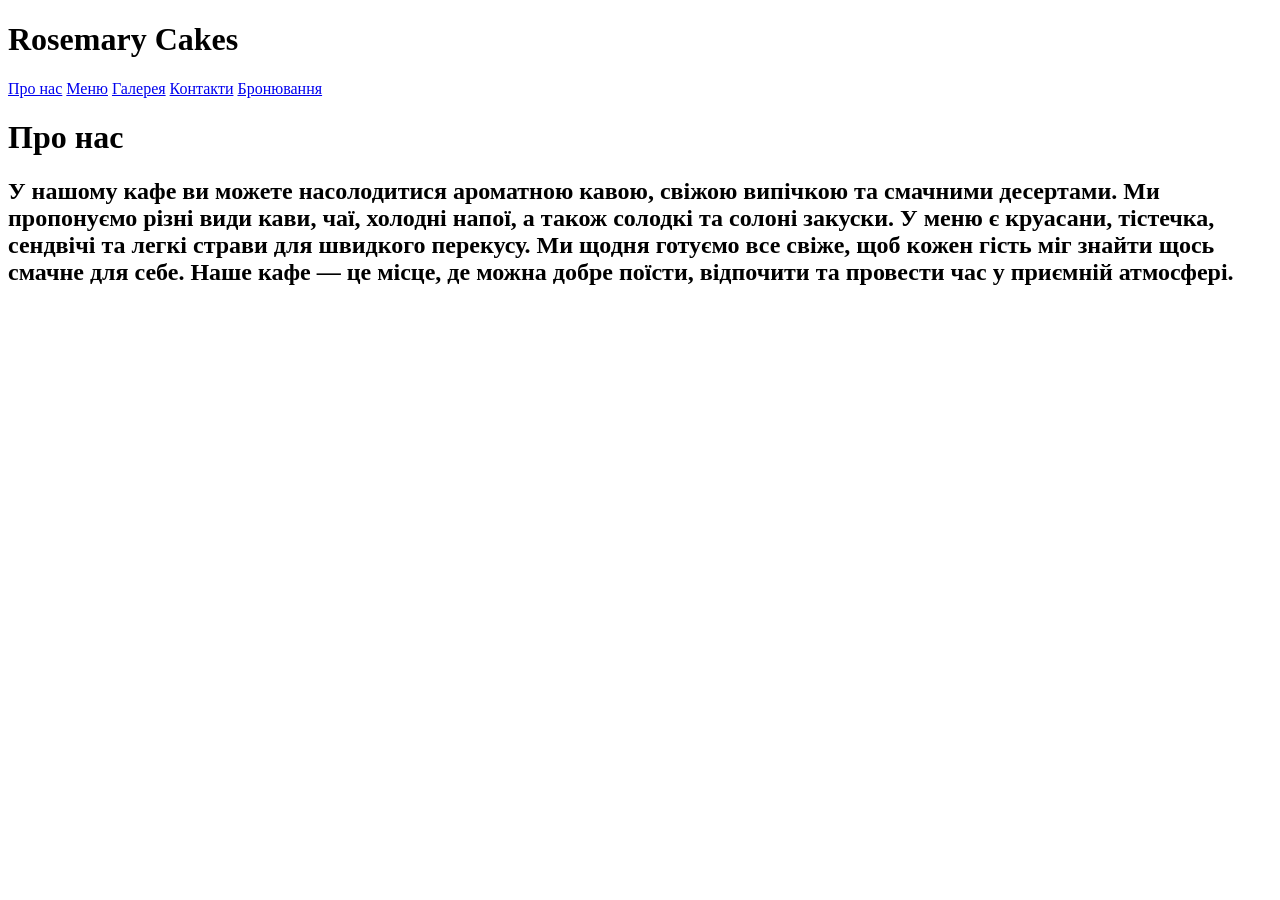
==== index.html @ bc086604 "Create index.html" ====
<!DOCTYPE html>
<html lang="uk">
<head>
   
   <header>
   <h1>Rosemary Cakes</h1>
   <nav>
     <a href="#who">Про нас</a> 
      <a href="#menu">Меню</a>
       <a href="#gallery">Галерея</a>
       <a href="#number">Контакти</a>
        <a href="#reservation">Бронювання</a>
      </nav>
       </header>
      <main>
        <h1 id="who"> Про нас</h1>
        <h2>У нашому кафе ви можете насолодитися ароматною кавою, свіжою випічкою та смачними десертами. Ми пропонуємо різні види кави, чаї, холодні напої, а також солодкі та солоні закуски. У меню є круасани, тістечка, сендвічі та легкі страви для швидкого перекусу. Ми щодня готуємо все свіже, щоб кожен гість міг знайти щось смачне для себе. Наше кафе — це місце, де можна добре поїсти, відпочити та провести час у приємній атмосфері.</h2> 
     
     
     
     
     
     
     
     
     
     
     
     
     
     
     
     
     
     
     
     
     
      </main>
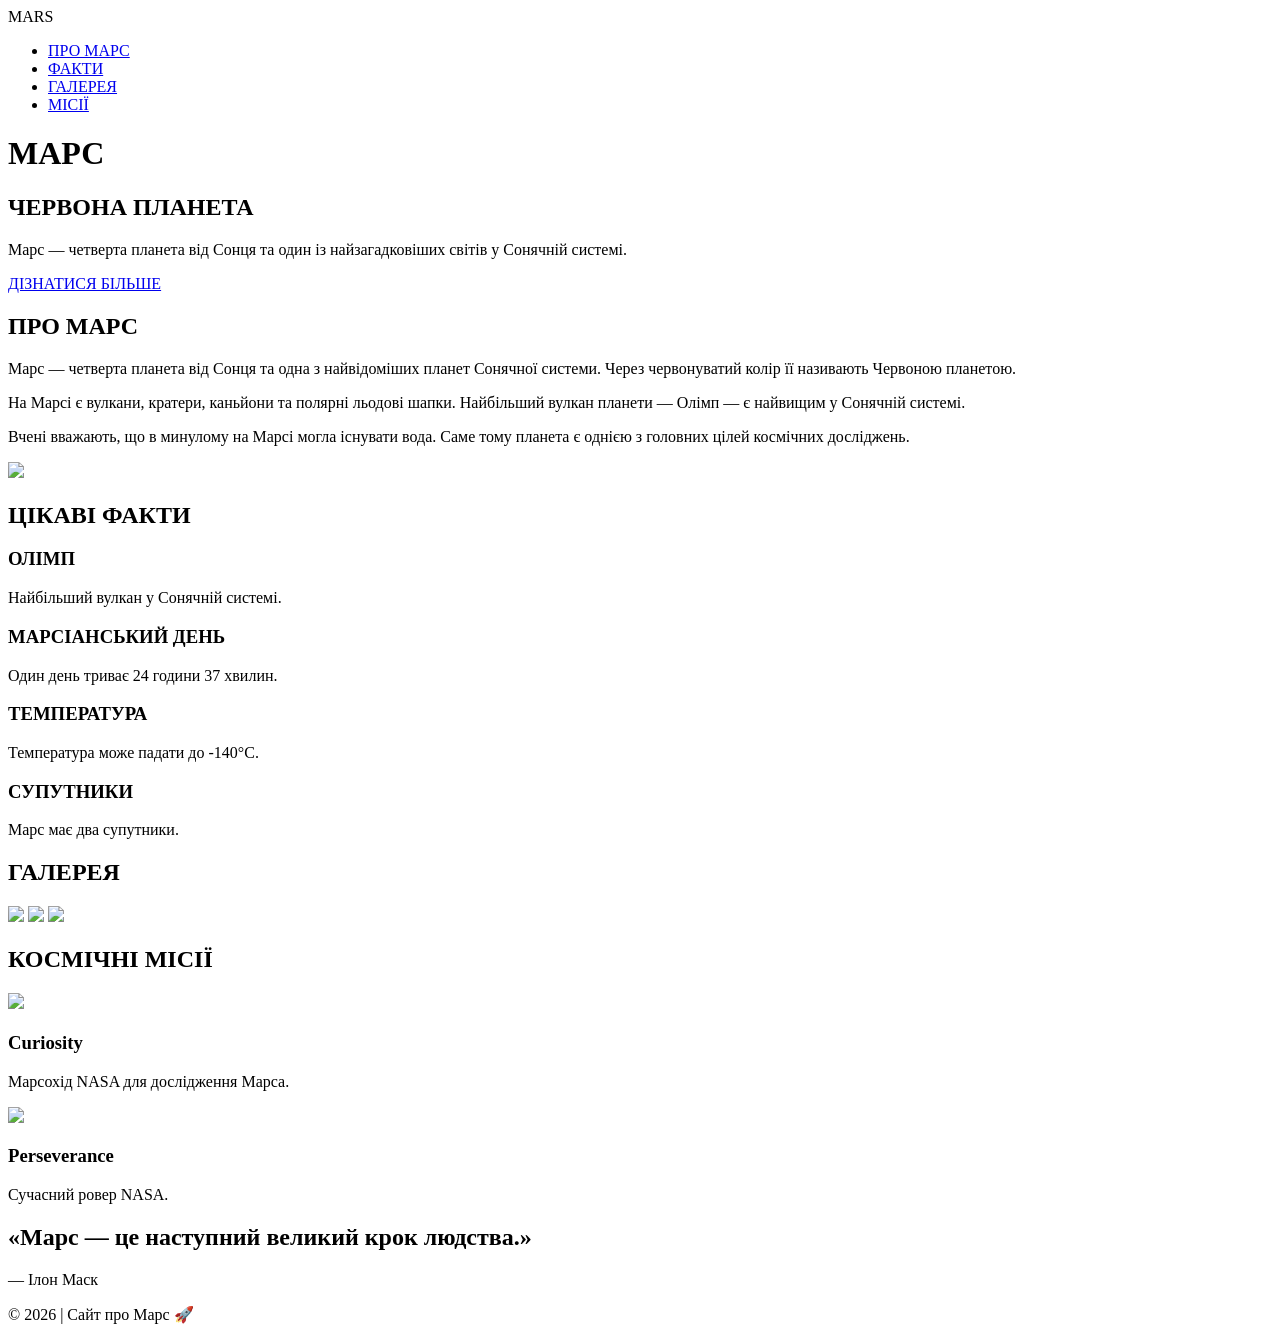
==== commit 6e6f441f: "Update index.html" ====
--- a/index.html
+++ b/index.html
@@ -1,41 +1,378 @@
 <!DOCTYPE html>
+
 <html lang="uk">
+
 <head>
+
+<meta charset="UTF-8">
+
+<meta name="viewport" content="width=device-width, initial-scale=1.0">
+
+<link rel="stylesheet" href"about.html">
+
+<title>MARS PROJECT</title>
+
+
+
+<link rel="stylesheet" href="style.css">
+
+
+
+<link href="https://fonts.googleapis.com/css2?family=Montserrat:wght@300;400;600;700;900&display=swap" rel="stylesheet">
+
+</head>
+
+
+
+  
+
+<body>
+
+
+
+<div class="bg"></div>
+
+
+
+<header class="hero">
+
+
+
+<nav>
+
+
+
+<div class="logo">MARS</div>
+
+
+
+<ul>
+
+<li><a href="#about">ПРО МАРС</a></li>
+
+<li><a href="#facts">ФАКТИ</a></li>
+
+<li><a href="#gallery">ГАЛЕРЕЯ</a></li>
+
+<li><a href="#missions">МІСІЇ</a></li>
+
+</ul>
+
+
+
+</nav>
+
+
+
+<div class="hero-content">
+
+
+
+<div class="left">
+
+
+
+<h1>МАРС</h1>
+
+
+
+<h2>ЧЕРВОНА ПЛАНЕТА</h2>
+
+
+
+<p>
+
+Марс — четверта планета від Сонця
+
+та один із найзагадковіших світів
+
+у Сонячній системі.  
+
+</p>
+
+
+
+<a href="#about" class="btn">
+
+ДІЗНАТИСЯ БІЛЬШЕ
+
+</a>
+
+
+
+</div>
+
+
+
+<div class="planet"></div>
+
+
+
+</div>
+
+
+
+</header>
+
+
+
+<section id="about" class="about">
+
+
+
+<div class="about-text glass">
+
+
+
+
+<h2>ПРО МАРС</h2>
+
+<p>
+Марс — четверта планета від Сонця та одна
+з найвідоміших планет Сонячної системи.
+Через червонуватий колір її називають
+Червоною планетою.
+</p>
+
+<p>
+На Марсі є вулкани, кратери, каньйони
+та полярні льодові шапки. Найбільший
+вулкан планети — Олімп — є найвищим
+у Сонячній системі.
+</p>
+
+<p>
+Вчені вважають, що в минулому на Марсі
+могла існувати вода. Саме тому планета
+є однією з головних цілей космічних
+досліджень.
+</p>
+
+
+
+
+
+</div>
+
+
+
+<div class="about-image glass">
+
+
+
+<img src="https://upload.wikimedia.org/wikipedia/commons/0/02/OSIRIS_Mars_true_color.jpg" width="400">
+
+
+
+
+
+</div>
+
+
+
+</section>
+
+
+
+<section id="facts">
+
+
+
+<h2 class="title">ЦІКАВІ ФАКТИ</h2>
+
+
+
+<div class="cards">
+
+
+
+<div class="card glass">
+
+<h3>ОЛІМП</h3>
+
+
+
+<p>
+
+Найбільший вулкан у Сонячній системі.
+
+</p>
+
+</div>
+
+
+
+<div class="card glass">
+
+<h3>МАРСІАНСЬКИЙ ДЕНЬ</h3>
+
+
+
+<p>
+
+Один день триває 24 години 37 хвилин.
+
+</p>
+
+</div>
+
+
+
+<div class="card glass">
+
+<h3>ТЕМПЕРАТУРА</h3>
+
+
+
+<p>
+
+Температура може падати до -140°C.
+
+</p>
+
+</div>
+
+
+
+<div class="card glass">
+
+<h3>СУПУТНИКИ</h3>
+
+
+
+<p>
+
+Марс має два супутники.
+
+</p>
+
+</div>
+
+
+
+</div>
+
+
+
+</section>
+
+
+
+<section id="gallery">
+
+
+
+<h2 class="title">ГАЛЕРЕЯ</h2>
+
+
+<img src="https://images.unsplash.com/photo-1446776811953-b23d57bd21aa?auto=format&fit=crop&w=1200&q=80" height=400 class=glass>
+<img src="https://upload.wikimedia.org/wikipedia/commons/5/56/Mars_Valles_Marineris.jpeg?utm_source=chatgpt.com" height=400 class=glass>
+<img src="https://upload.wikimedia.org/wikipedia/commons/7/76/Mars_Hubble.jpg" height=400 class=glass>
+
+</div>
+
+
+
+</section>
+
+
+
+<section id="missions">
+
+
+
+<h2 class="title">КОСМІЧНІ МІСІЇ</h2>
+
+
+
+<div class="mission-cards">
+
+
+
+<div class="mission glass">
+
+
+
+<img src="https://images.unsplash.com/photo-1462331940025-496dfbfc7564?auto=format&fit=crop&w=1200&q=80">
+
+
+
+<h3>Curiosity</h3>
+
+
+
+<p>
+
+Марсохід NASA для дослідження Марса.
+
+</p>
+
+
+
+</div>
+
+
+
+<div class="mission glass">
+
+
+
+<img src="https://images.unsplash.com/photo-1451187580459-43490279c0fa?auto=format&fit=crop&w=1200&q=80">
+
+
+
+<h3>Perseverance</h3>
+
+<p>
+
+Сучасний ровер NASA.
+
+
+
+</p>
+
+
+
+</div>
+
+
+
+</div>
+
+
+
+</section>
+
+
+
+<section class="quote">
+
+
+
+<h2>
+
+«Марс — це наступний великий крок людства.»
+
+</h2>
+
+
+
+<span>— Ілон Маск</span>
+
+
+
+</section>
+
+
+
+<footer>
+
+<p>© 2026 | Сайт про Марс 🚀</p>
+
+</footer>
+
+
+
+</body>
    
-   <header>
-   <h1>Rosemary Cakes</h1>
-   <nav>
-     <a href="#who">Про нас</a> 
-      <a href="#menu">Меню</a>
-       <a href="#gallery">Галерея</a>
-       <a href="#number">Контакти</a>
-        <a href="#reservation">Бронювання</a>
-      </nav>
-       </header>
-      <main>
-        <h1 id="who"> Про нас</h1>
-        <h2>У нашому кафе ви можете насолодитися ароматною кавою, свіжою випічкою та смачними десертами. Ми пропонуємо різні види кави, чаї, холодні напої, а також солодкі та солоні закуски. У меню є круасани, тістечка, сендвічі та легкі страви для швидкого перекусу. Ми щодня готуємо все свіже, щоб кожен гість міг знайти щось смачне для себе. Наше кафе — це місце, де можна добре поїсти, відпочити та провести час у приємній атмосфері.</h2> 
-     
-     
-     
-     
-     
-     
-     
-     
-     
-     
-     
-     
-     
-     
-     
-     
-     
-     
-     
-     
-     
-      </main>
-   
-
+
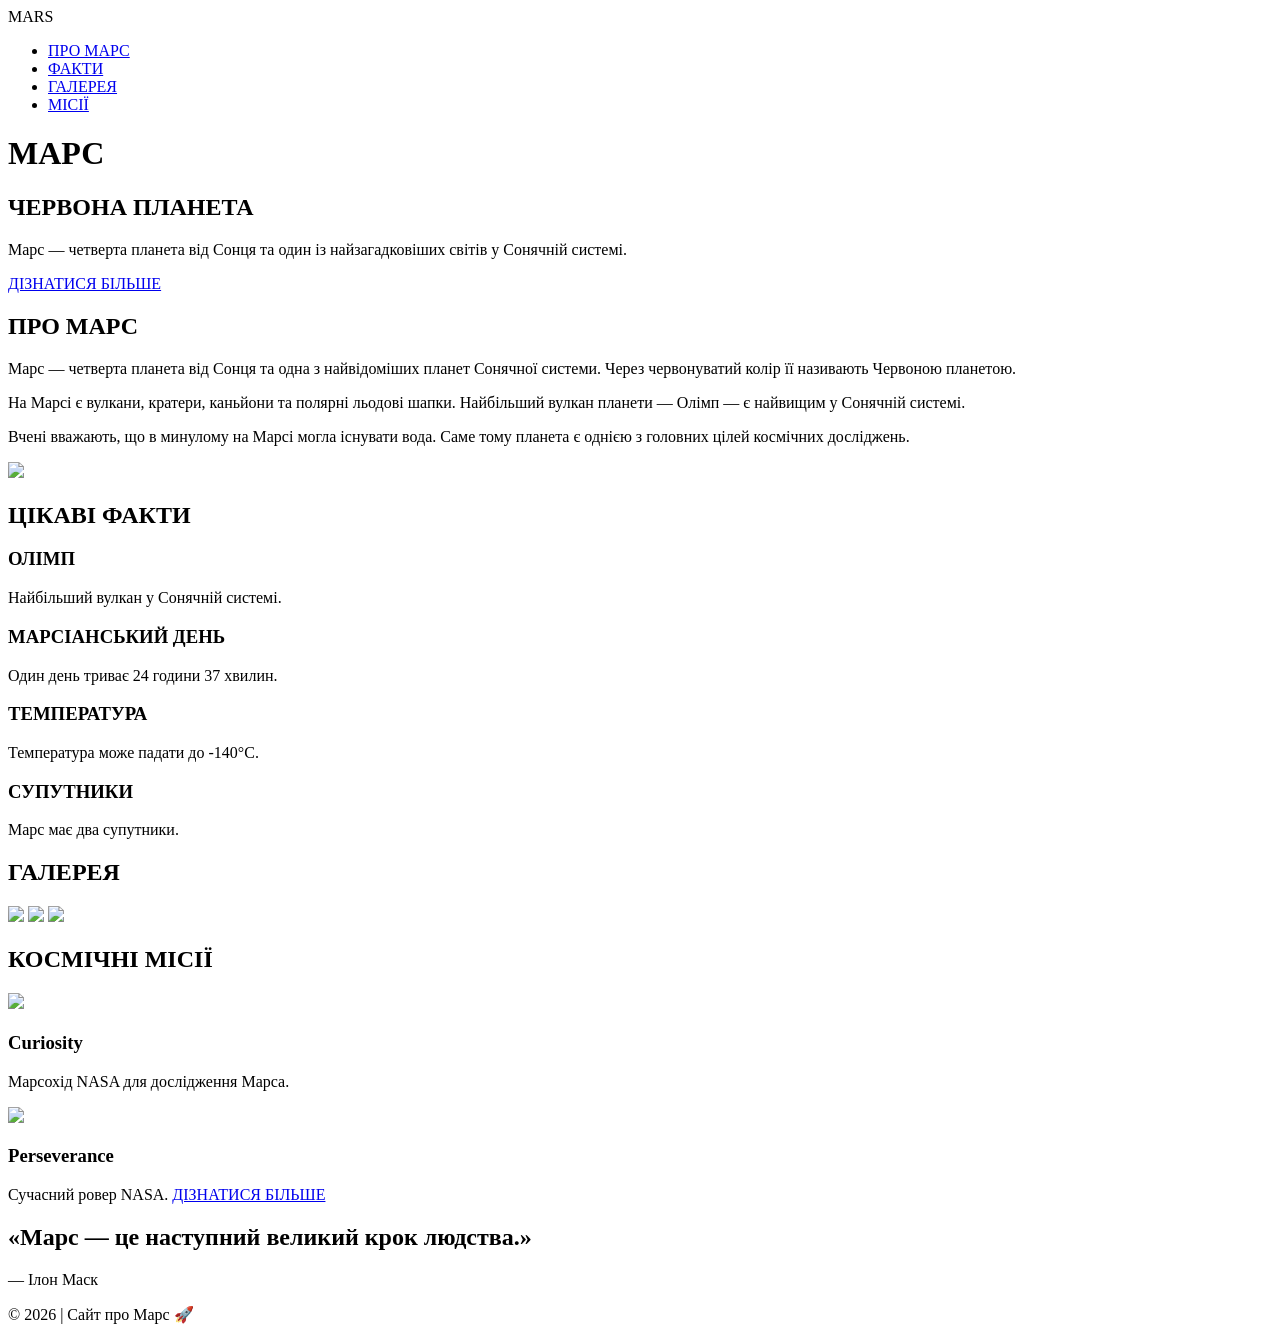
==== commit d2795667: "Update index.html" ====
--- a/index.html
+++ b/index.html
@@ -8,7 +8,7 @@
 
 <meta name="viewport" content="width=device-width, initial-scale=1.0">
 
-<link rel="stylesheet" href"about.html">
+<link rel="stylesheet" href"about.css">
 
 <title>MARS PROJECT</title>
 
@@ -326,7 +326,11 @@
 <p>
 
 Сучасний ровер NASA.
-
+<a href="#about" class="btn">
+
+ДІЗНАТИСЯ БІЛЬШЕ
+
+</a>
 
 
 </p>
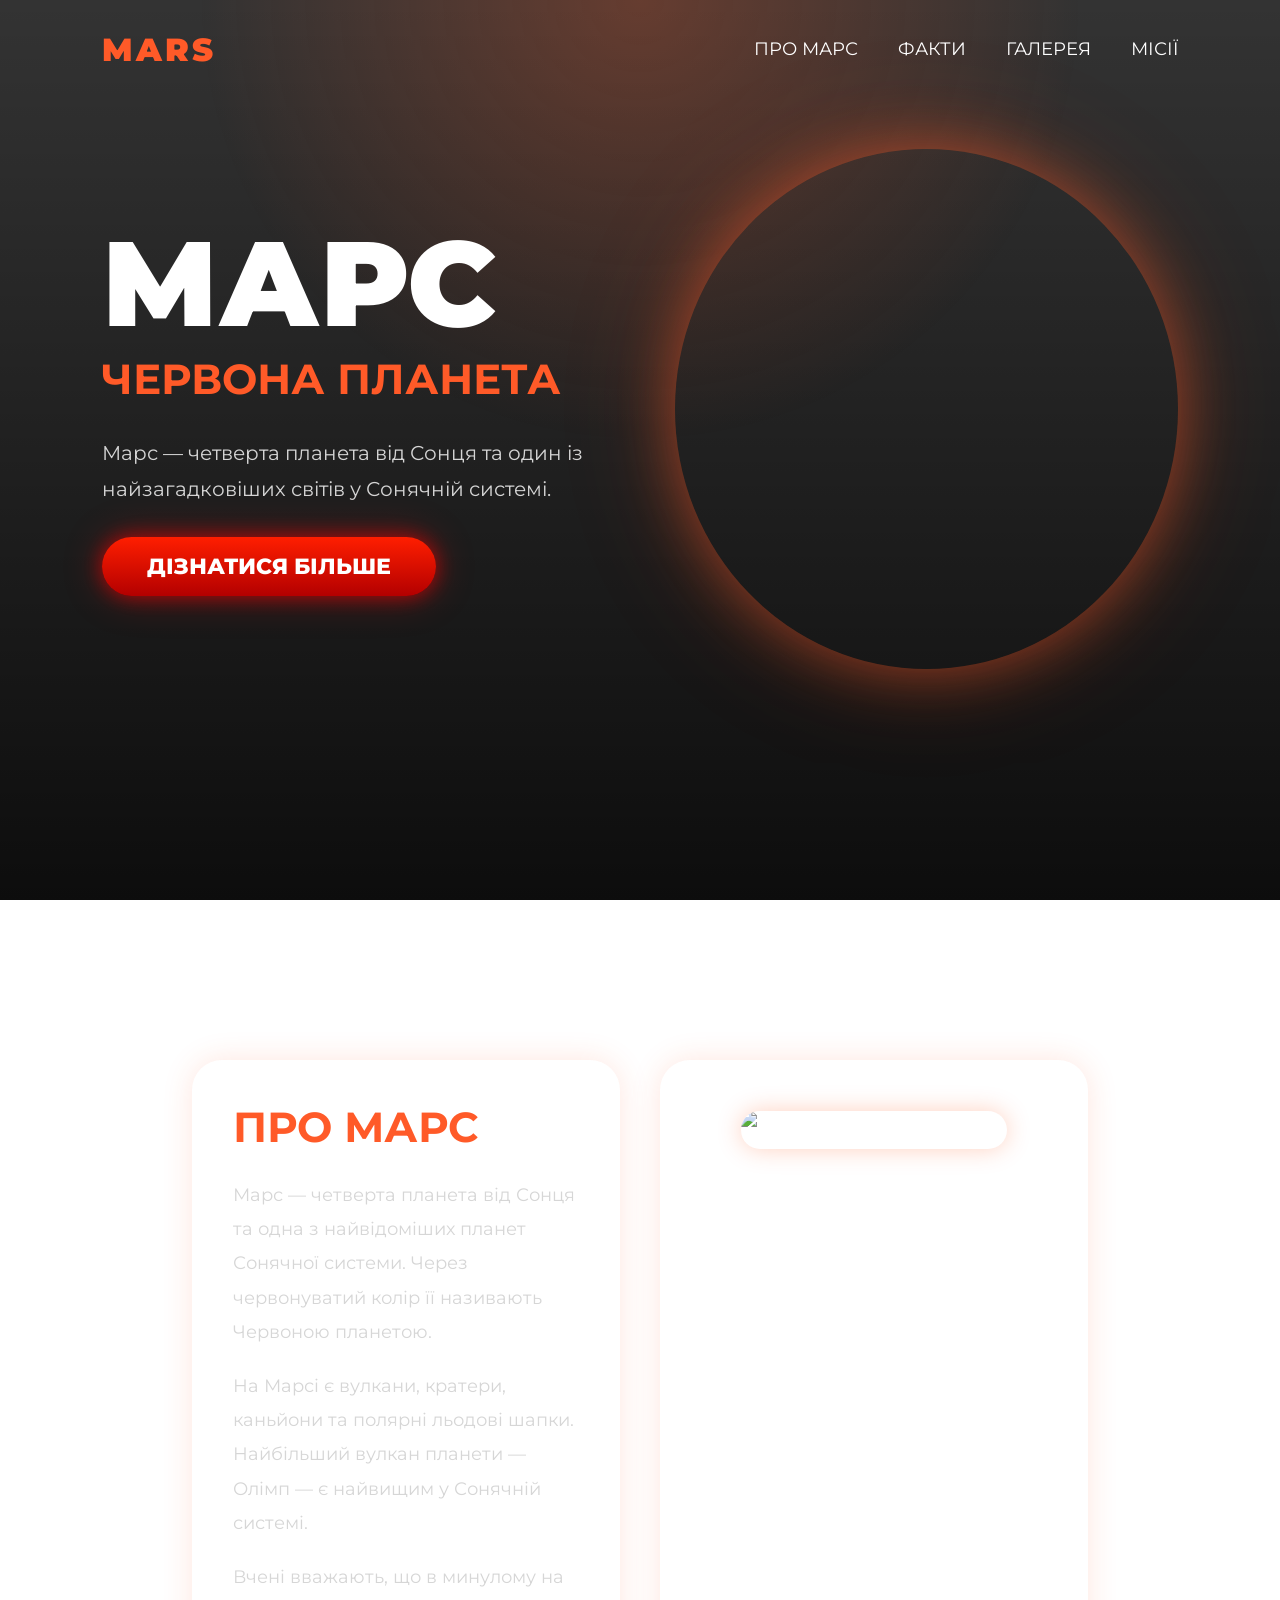
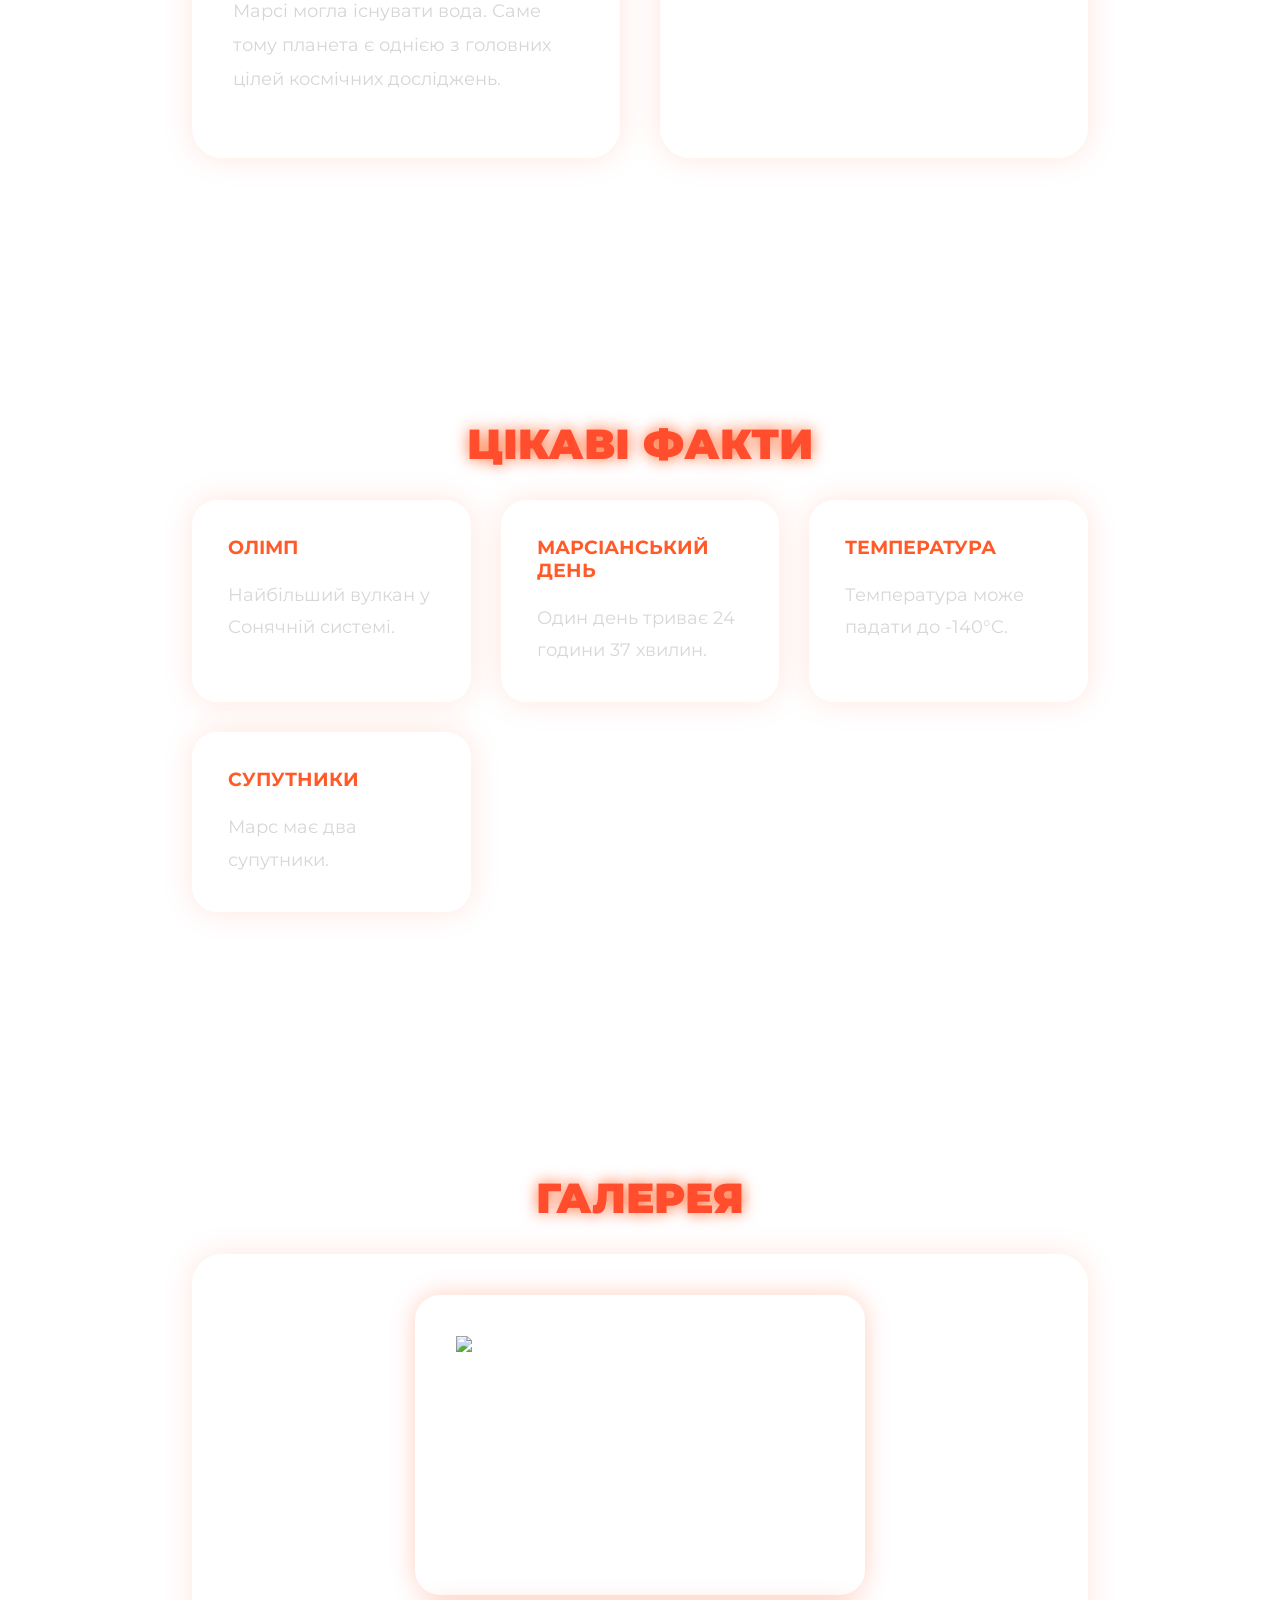
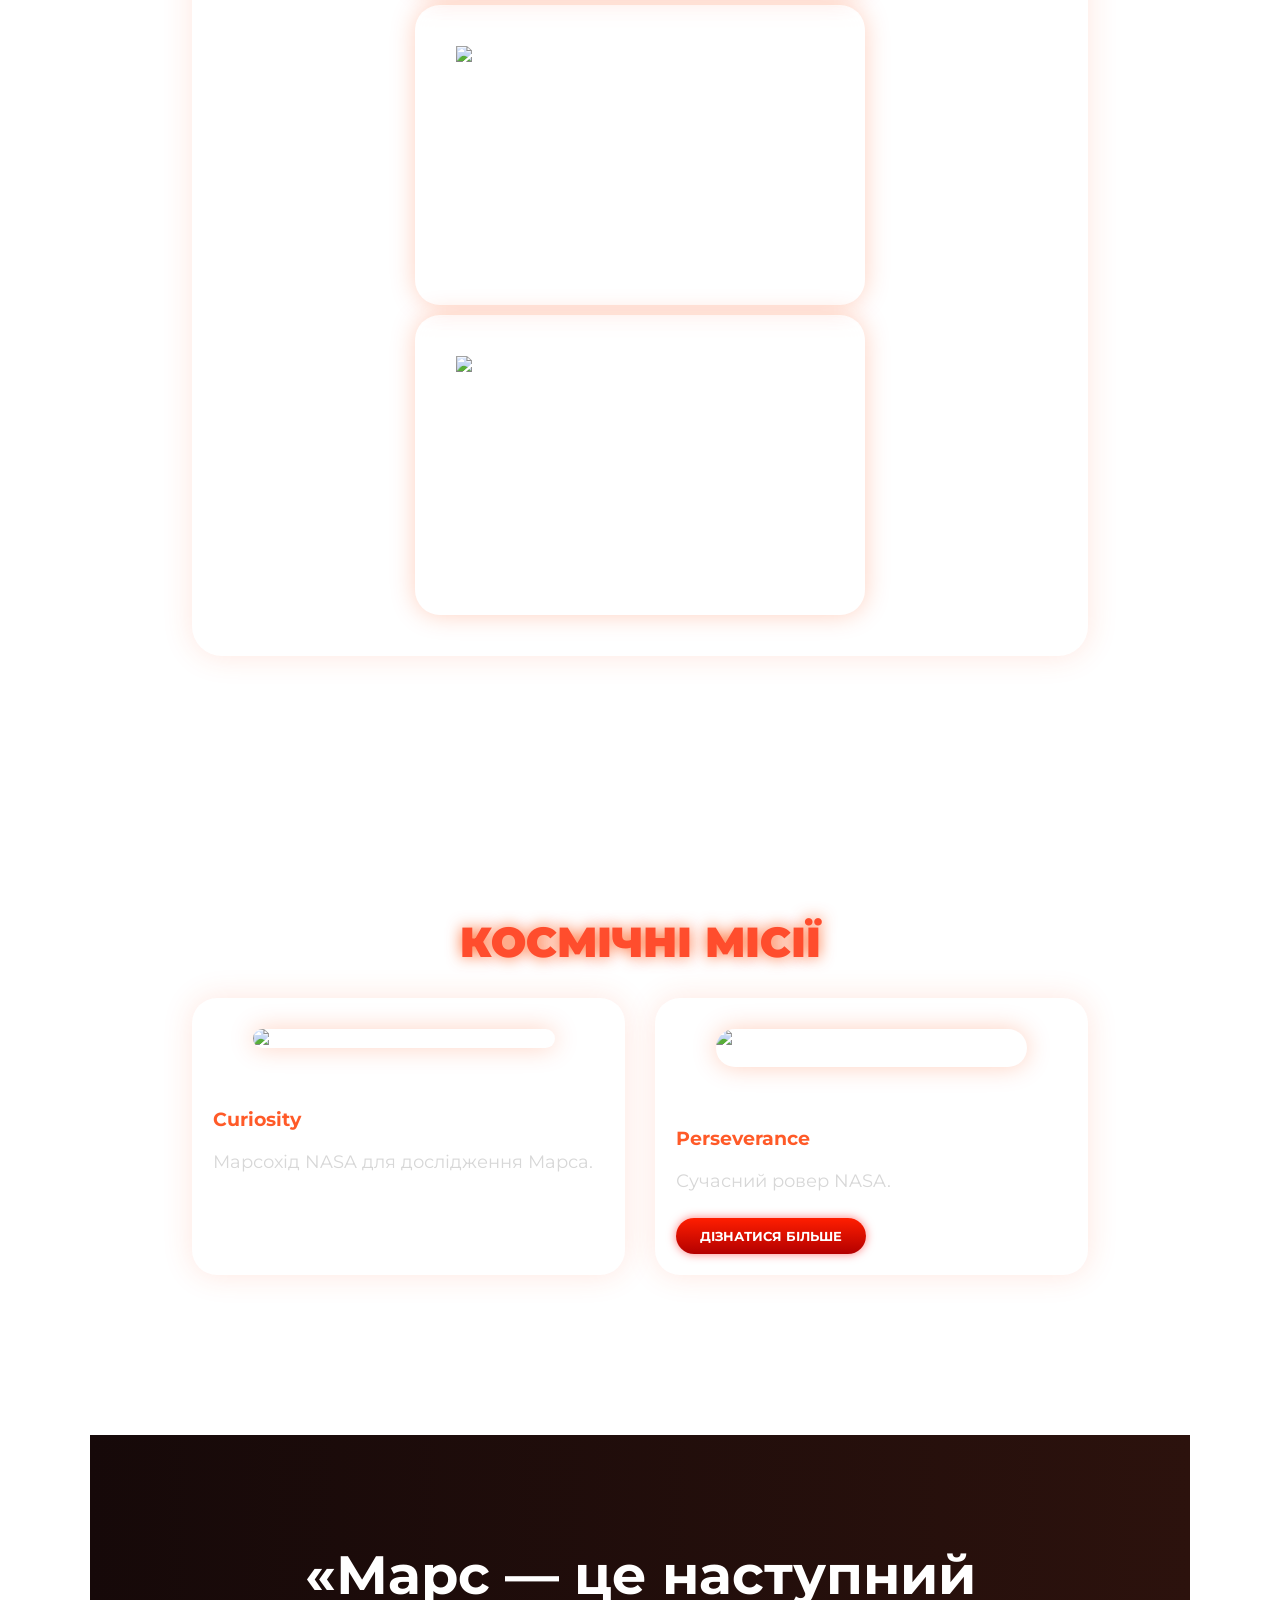
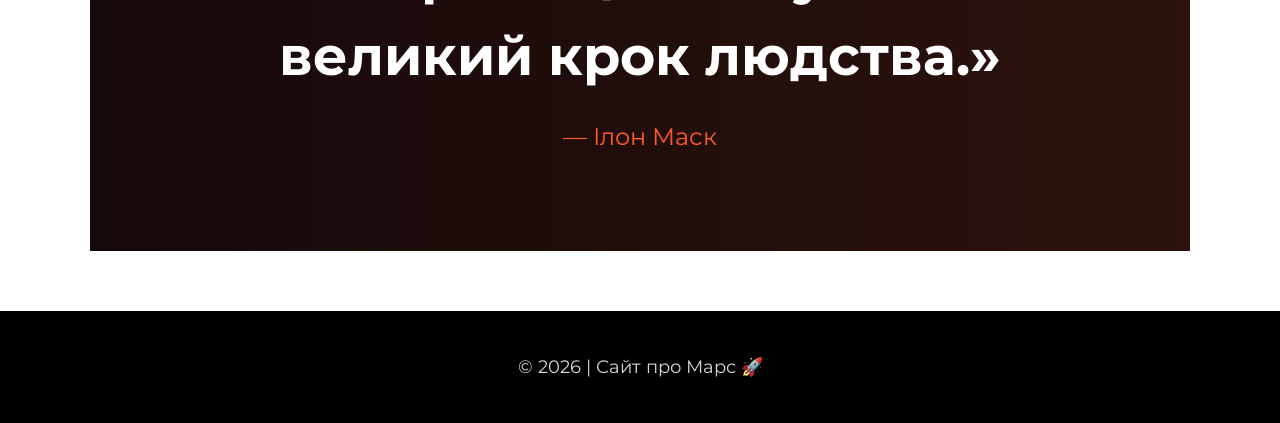
==== commit 93edbbe0: "Update index.html" ====
--- a/index.html
+++ b/index.html
@@ -1,382 +1,164 @@
 <!DOCTYPE html>
+<html lang="uk">
+<head>
+  <meta charset="UTF-8">
+  <meta name="viewport" content="width=device-width, initial-scale=1.0">
 
-<html lang="uk">
+  <title>MARS PROJECT</title>
 
-<head>
-
-<meta charset="UTF-8">
-
-<meta name="viewport" content="width=device-width, initial-scale=1.0">
-
-<link rel="stylesheet" href"about.css">
-
-<title>MARS PROJECT</title>
-
-
-
-<link rel="stylesheet" href="style.css">
-
-
-
-<link href="https://fonts.googleapis.com/css2?family=Montserrat:wght@300;400;600;700;900&display=swap" rel="stylesheet">
-
+  <link rel="stylesheet" href="style.css">
+  <link href="https://fonts.googleapis.com/css2?family=Montserrat:wght@300;400;600;700;900&display=swap" rel="stylesheet">
 </head>
 
+<body>
+  <div class="bg"></div>
 
+  <header class="hero">
+    <nav>
+      <div class="logo">MARS</div>
 
-  
+      <ul>
+        <li><a href="#about">ПРО МАРС</a></li>
+        <li><a href="#facts">ФАКТИ</a></li>
+        <li><a href="#gallery">ГАЛЕРЕЯ</a></li>
+        <li><a href="#missions">МІСІЇ</a></li>
+      </ul>
+    </nav>
 
-<body>
+    <div class="hero-content">
+      <div class="left">
+        <h1>МАРС</h1>
+        <h2>ЧЕРВОНА ПЛАНЕТА</h2>
 
+        <p>
+          Марс — четверта планета від Сонця
+          та один із найзагадковіших світів
+          у Сонячній системі.
+        </p>
 
+        <a href="#about" class="btn">ДІЗНАТИСЯ БІЛЬШЕ</a>
+      </div>
 
-<div class="bg"></div>
+      <div class="planet"></div>
+    </div>
+  </header>
 
+  <section id="about" class="about">
+    <div class="about-text glass">
+      <h2>ПРО МАРС</h2>
 
+      <p>
+        Марс — четверта планета від Сонця та одна
+        з найвідоміших планет Сонячної системи.
+        Через червонуватий колір її називають
+        Червоною планетою.
+      </p>
 
-<header class="hero">
+      <p>
+        На Марсі є вулкани, кратери, каньйони
+        та полярні льодові шапки. Найбільший
+        вулкан планети — Олімп — є найвищим
+        у Сонячній системі.
+      </p>
 
+      <p>
+        Вчені вважають, що в минулому на Марсі
+        могла існувати вода. Саме тому планета
+        є однією з головних цілей космічних
+        досліджень.
+      </p>
+    </div>
 
+    <div class="about-image glass">
+      <img
+        src="https://upload.wikimedia.org/wikipedia/commons/0/02/OSIRIS_Mars_true_color.jpg"
+        alt="Планета Марс у природному кольорі"
+        width="400">
+    </div>
+  </section>
 
-<nav>
+  <section id="facts">
+    <h2 class="title">ЦІКАВІ ФАКТИ</h2>
 
+    <div class="cards">
+      <div class="card glass">
+        <h3>ОЛІМП</h3>
+        <p>Найбільший вулкан у Сонячній системі.</p>
+      </div>
 
+      <div class="card glass">
+        <h3>МАРСІАНСЬКИЙ ДЕНЬ</h3>
+        <p>Один день триває 24 години 37 хвилин.</p>
+      </div>
 
-<div class="logo">MARS</div>
+      <div class="card glass">
+        <h3>ТЕМПЕРАТУРА</h3>
+        <p>Температура може падати до -140°C.</p>
+      </div>
 
+      <div class="card glass">
+        <h3>СУПУТНИКИ</h3>
+        <p>Марс має два супутники.</p>
+      </div>
+    </div>
+  </section>
 
+  <section id="gallery">
+    <h2 class="title">ГАЛЕРЕЯ</h2>
 
-<ul>
+    <div class="gallery">
+      <img
+        src="https://images.unsplash.com/photo-1446776811953-b23d57bd21aa?auto=format&fit=crop&w=1200&q=80"
+        alt="Космічний вигляд планети Марс"
+        height="400"
+        class="glass">
 
-<li><a href="#about">ПРО МАРС</a></li>
+      <img
+        src="https://upload.wikimedia.org/wikipedia/commons/5/56/Mars_Valles_Marineris.jpeg"
+        alt="Поверхня Марса та каньйон Valles Marineris"
+        height="400"
+        class="glass">
 
-<li><a href="#facts">ФАКТИ</a></li>
+      <img
+        src="https://upload.wikimedia.org/wikipedia/commons/7/76/Mars_Hubble.jpg"
+        alt="Знімок Марса з телескопа Hubble"
+        height="400"
+        class="glass">
+    </div>
+  </section>
 
-<li><a href="#gallery">ГАЛЕРЕЯ</a></li>
+  <section id="missions">
+    <h2 class="title">КОСМІЧНІ МІСІЇ</h2>
 
-<li><a href="#missions">МІСІЇ</a></li>
+    <div class="mission-cards">
+      <div class="mission glass">
+        <img
+          src="https://images.unsplash.com/photo-1462331940025-496dfbfc7564?auto=format&fit=crop&w=1200&q=80"
+          alt="Ілюстрація космічної місії Curiosity">
 
-</ul>
+        <h3>Curiosity</h3>
+        <p>Марсохід NASA для дослідження Марса.</p>
+      </div>
 
+      <div class="mission glass">
+        <img
+          src="https://images.unsplash.com/photo-1451187580459-43490279c0fa?auto=format&fit=crop&w=1200&q=80"
+          alt="Ілюстрація космічної місії Perseverance">
 
+        <h3>Perseverance</h3>
+        <p>Сучасний ровер NASA.</p>
+        <a href="about.html" class="hower-btn">ДІЗНАТИСЯ БІЛЬШЕ</a>
+      </div>
+    </div>
+  </section>
 
-</nav>
+  <section class="quote">
+    <h2>«Марс — це наступний великий крок людства.»</h2>
+    <span>— Ілон Маск</span>
+  </section>
 
-
-
-<div class="hero-content">
-
-
-
-<div class="left">
-
-
-
-<h1>МАРС</h1>
-
-
-
-<h2>ЧЕРВОНА ПЛАНЕТА</h2>
-
-
-
-<p>
-
-Марс — четверта планета від Сонця
-
-та один із найзагадковіших світів
-
-у Сонячній системі.  
-
-</p>
-
-
-
-<a href="#about" class="btn">
-
-ДІЗНАТИСЯ БІЛЬШЕ
-
-</a>
-
-
-
-</div>
-
-
-
-<div class="planet"></div>
-
-
-
-</div>
-
-
-
-</header>
-
-
-
-<section id="about" class="about">
-
-
-
-<div class="about-text glass">
-
-
-
-
-<h2>ПРО МАРС</h2>
-
-<p>
-Марс — четверта планета від Сонця та одна
-з найвідоміших планет Сонячної системи.
-Через червонуватий колір її називають
-Червоною планетою.
-</p>
-
-<p>
-На Марсі є вулкани, кратери, каньйони
-та полярні льодові шапки. Найбільший
-вулкан планети — Олімп — є найвищим
-у Сонячній системі.
-</p>
-
-<p>
-Вчені вважають, що в минулому на Марсі
-могла існувати вода. Саме тому планета
-є однією з головних цілей космічних
-досліджень.
-</p>
-
-
-
-
-
-</div>
-
-
-
-<div class="about-image glass">
-
-
-
-<img src="https://upload.wikimedia.org/wikipedia/commons/0/02/OSIRIS_Mars_true_color.jpg" width="400">
-
-
-
-
-
-</div>
-
-
-
-</section>
-
-
-
-<section id="facts">
-
-
-
-<h2 class="title">ЦІКАВІ ФАКТИ</h2>
-
-
-
-<div class="cards">
-
-
-
-<div class="card glass">
-
-<h3>ОЛІМП</h3>
-
-
-
-<p>
-
-Найбільший вулкан у Сонячній системі.
-
-</p>
-
-</div>
-
-
-
-<div class="card glass">
-
-<h3>МАРСІАНСЬКИЙ ДЕНЬ</h3>
-
-
-
-<p>
-
-Один день триває 24 години 37 хвилин.
-
-</p>
-
-</div>
-
-
-
-<div class="card glass">
-
-<h3>ТЕМПЕРАТУРА</h3>
-
-
-
-<p>
-
-Температура може падати до -140°C.
-
-</p>
-
-</div>
-
-
-
-<div class="card glass">
-
-<h3>СУПУТНИКИ</h3>
-
-
-
-<p>
-
-Марс має два супутники.
-
-</p>
-
-</div>
-
-
-
-</div>
-
-
-
-</section>
-
-
-
-<section id="gallery">
-
-
-
-<h2 class="title">ГАЛЕРЕЯ</h2>
-
-
-<img src="https://images.unsplash.com/photo-1446776811953-b23d57bd21aa?auto=format&fit=crop&w=1200&q=80" height=400 class=glass>
-<img src="https://upload.wikimedia.org/wikipedia/commons/5/56/Mars_Valles_Marineris.jpeg?utm_source=chatgpt.com" height=400 class=glass>
-<img src="https://upload.wikimedia.org/wikipedia/commons/7/76/Mars_Hubble.jpg" height=400 class=glass>
-
-</div>
-
-
-
-</section>
-
-
-
-<section id="missions">
-
-
-
-<h2 class="title">КОСМІЧНІ МІСІЇ</h2>
-
-
-
-<div class="mission-cards">
-
-
-
-<div class="mission glass">
-
-
-
-<img src="https://images.unsplash.com/photo-1462331940025-496dfbfc7564?auto=format&fit=crop&w=1200&q=80">
-
-
-
-<h3>Curiosity</h3>
-
-
-
-<p>
-
-Марсохід NASA для дослідження Марса.
-
-</p>
-
-
-
-</div>
-
-
-
-<div class="mission glass">
-
-
-
-<img src="https://images.unsplash.com/photo-1451187580459-43490279c0fa?auto=format&fit=crop&w=1200&q=80">
-
-
-
-<h3>Perseverance</h3>
-
-<p>
-
-Сучасний ровер NASA.
-<a href="#about" class="btn">
-
-ДІЗНАТИСЯ БІЛЬШЕ
-
-</a>
-
-
-</p>
-
-
-
-</div>
-
-
-
-</div>
-
-
-
-</section>
-
-
-
-<section class="quote">
-
-
-
-<h2>
-
-«Марс — це наступний великий крок людства.»
-
-</h2>
-
-
-
-<span>— Ілон Маск</span>
-
-
-
-</section>
-
-
-
-<footer>
-
-<p>© 2026 | Сайт про Марс 🚀</p>
-
-</footer>
-
-
-
+  <footer>
+    <p>© 2026 | Сайт про Марс 🚀</p>
+  </footer>
 </body>
-   
-
+</html>
--- a/style.css
+++ b/style.css
@@ -0,0 +1,381 @@
+*{
+  margin:0;
+  padding:0;
+  box-sizing:border-box;
+}
+
+html{
+  scroll-behavior:smooth;
+}
+
+body{
+  font-family:'Montserrat', sans-serif;
+  background:
+    linear-gradient(rgba(0,0,0,0.8), rgba(0,0,0,0.95)),
+    url("https://images.unsplash.com/photo-1462331940025-496dfbfc7564?auto=format&fit=crop&w=1400&q=80");
+  background-size:cover;
+  background-position:center;
+  background-attachment:fixed;
+  color:white;
+  overflow-x:hidden;
+  margin:0;
+  padding:0;
+}
+
+.bg{
+  position:fixed;
+  inset:0;
+  background:
+    radial-gradient(circle at top, rgba(255,90,40,0.25), transparent 40%),
+    url('https://www.transparenttextures.com/patterns/stardust.png');
+  z-index:-1;
+}
+
+.hero{
+  min-height:100vh;
+  padding:30px 8%;
+}
+
+nav{
+  display:flex;
+  justify-content:space-between;
+  align-items:center;
+}
+
+.logo{
+  font-size:32px;
+  font-weight:900;
+  color:#ff5a28;
+  letter-spacing:3px;
+}
+
+nav ul{
+  display:flex;
+  list-style:none;
+  gap:40px;
+}
+
+nav a{
+  color:white;
+  text-decoration:none;
+  transition:0.3s;
+}
+
+nav a:hover{
+  color:#ff5a28;
+}
+
+.hero-content{
+  display:flex;
+  justify-content:space-between;
+  align-items:center;
+  margin-top:80px;
+  gap:40px;
+}
+
+.left h1{
+  font-size:120px;
+  font-weight:900;
+  line-height:1;
+}
+
+.left h2{
+  color:#ff5a28;
+  font-size:42px;
+  margin-top:10px;
+}
+
+.left p{
+  margin-top:30px;
+  font-size:20px;
+  line-height:1.8;
+  max-width:550px;
+  color:#d5d5d5;
+}
+
+.btn{
+  display:inline-block;
+  margin-top:30px;
+  padding:16px 45px;
+  border-radius:60px;
+  background:linear-gradient(180deg, #ff1e00, #b30000);
+  color:white;
+  text-decoration:none;
+  font-size:22px;
+  font-weight:800;
+  transition:0.3s;
+  box-shadow:
+    0 0 20px rgba(255, 0, 0, 0.6),
+    0 0 40px rgba(255, 0, 0, 0.3);
+}
+
+.btn:hover{
+  transform:scale(1.05);
+}
+
+.hower-btn{
+  display:inline-block;
+  margin-top:20px;
+  padding:10px 24px;
+  background:linear-gradient(180deg, #ff1e00, #b30000);
+  color:white;
+  text-decoration:none;
+  font-size:13px;
+  font-weight:700;
+  border-radius:40px;
+  box-shadow:0 0 10px rgba(255, 0, 0, 0.5);
+  transition:0.3s;
+}
+
+.planet{
+  width:520px;
+  height:520px;
+  border-radius:50%;
+  background:
+    url('https://images.unsplash.com/photo-1614728894747-a83421789f10?auto=format&fit=crop&w=1200&q=80')
+    center/cover;
+  box-shadow:
+    0 0 60px rgba(255,90,40,0.5),
+    0 0 120px rgba(255,90,40,0.2);
+}
+
+section{
+  width:90%;
+  max-width:1100px;
+  margin:60px auto;
+  padding:100px 8%;
+}
+
+.glass{
+  background:rgba(255,255,255,0.05);
+  border:1px solid rgba(255,255,255,0.1);
+  backdrop-filter:blur(12px);
+  -webkit-backdrop-filter:blur(12px);
+  border-radius:30px;
+  padding:40px;
+  box-shadow:
+    0 0 30px rgba(255,90,40,0.15);
+  transition:0.4s;
+}
+
+.glass:hover{
+  transform:translateY(-5px);
+  box-shadow:
+    0 0 40px rgba(255,90,40,0.3);
+}
+
+.about{
+  display:grid;
+  grid-template-columns:1fr 1fr;
+  gap:40px;
+}
+
+.about-text,
+.about-image{
+  border-radius:30px;
+  padding:40px;
+}
+
+.about-text h2{
+  color:#ff5a28;
+  font-size:42px;
+  margin-bottom:25px;
+}
+
+.about-text p{
+  line-height:1.9;
+  color:#d6d6d6;
+  margin-bottom:20px;
+}
+
+.about-image img{
+  width:100%;
+  border-radius:20px;
+}
+
+.title{
+  color:#ff4d2d;
+  font-size:42px;
+  font-weight:900;
+  margin-bottom:30px;
+  text-align:center;
+  text-shadow:0 0 15px rgba(255, 72, 0, 0.8);
+}
+
+.cards{
+  display:grid;
+  grid-template-columns:repeat(auto-fit,minmax(250px,1fr));
+  gap:30px;
+}
+
+.card{
+  padding:35px;
+  border-radius:25px;
+  transition:0.4s;
+}
+
+.card:hover,
+.mission:hover{
+  transform:translateY(-10px);
+  box-shadow:0 0 30px rgba(255,90,40,0.25);
+}
+
+.card h3{
+  margin-bottom:20px;
+  color:#ff5a28;
+}
+
+.card p{
+  line-height:1.8;
+  color:#d7d7d7;
+}
+
+.gallery{
+  display:flex;
+  justify-content:center;
+  align-items:center;
+  gap:10px;
+  flex-wrap:wrap;
+  padding:40px;
+  background:rgba(255,255,255,0.05);
+  border:1px solid rgba(255,255,255,0.08);
+  backdrop-filter:blur(12px);
+  -webkit-backdrop-filter:blur(12px);
+  box-shadow:0 0 30px rgba(255,90,40,0.15);
+  border-radius:30px;
+  transition:0.4s;
+}
+
+.gallery:hover{
+  transform:translateY(-5px);
+  box-shadow:0 0 40px rgba(255,90,40,0.3);
+}
+
+.gallery img{
+  width:100%;
+  max-width:450px;
+  height:300px;
+  object-fit:cover;
+  border-radius:25px;
+  display:block;
+  margin:0;
+  box-shadow:0 0 25px rgba(255, 72, 0, 0.25);
+  transition:0.4s;
+}
+
+.mission-cards{
+  display:grid;
+  grid-template-columns:repeat(auto-fit,minmax(300px,1fr));
+  gap:30px;
+}
+
+.mission{
+  padding:20px;
+  border-radius:25px;
+  transition:0.4s;
+}
+
+.mission img{
+  width:100%;
+  height:220px;
+  object-fit:cover;
+  border-radius:20px;
+}
+
+.mission h3{
+  margin-top:20px;
+  color:#ff5a28;
+}
+
+.mission p{
+  margin-top:15px;
+  line-height:1.8;
+  color:#d7d7d7;
+}
+
+.quote{
+  text-align:center;
+  background:linear-gradient(to right, #160909, #2c120d);
+}
+
+.quote h2{
+  font-size:54px;
+  line-height:1.5;
+}
+
+.quote span{
+  display:block;
+  margin-top:25px;
+  color:#ff5a28;
+  font-size:24px;
+}
+
+footer{
+  text-align:center;
+  padding:40px;
+  background:black;
+  color:#888;
+}
+
+p,
+li{
+  color:#d6d6d6;
+  font-size:18px;
+  line-height:1.8;
+}
+
+ul{
+  padding-left:20px;
+}
+
+img{
+  width:100%;
+  border-radius:25px;
+  margin:40px;
+  margin-top:10px;
+  box-shadow:0 0 25px rgba(255, 72, 0, 0.25);
+  transition:0.4s;
+}
+
+.block{
+  margin-bottom:60px;
+}
+
+@media(max-width:1000px){
+  .hero-content{
+    flex-direction:column;
+    text-align:center;
+  }
+
+  .planet{
+    width:350px;
+    height:350px;
+  }
+
+  .left h1{
+    font-size:80px;
+  }
+
+  .about{
+    grid-template-columns:1fr;
+  }
+
+  nav ul{
+    display:none;
+  }
+}
+
+@media(max-width:768px){
+  .title{
+    font-size:30px;
+  }
+
+  p,
+  li{
+    font-size:16px;
+  }
+
+  .glass{
+    padding:20px;
+  }
+}
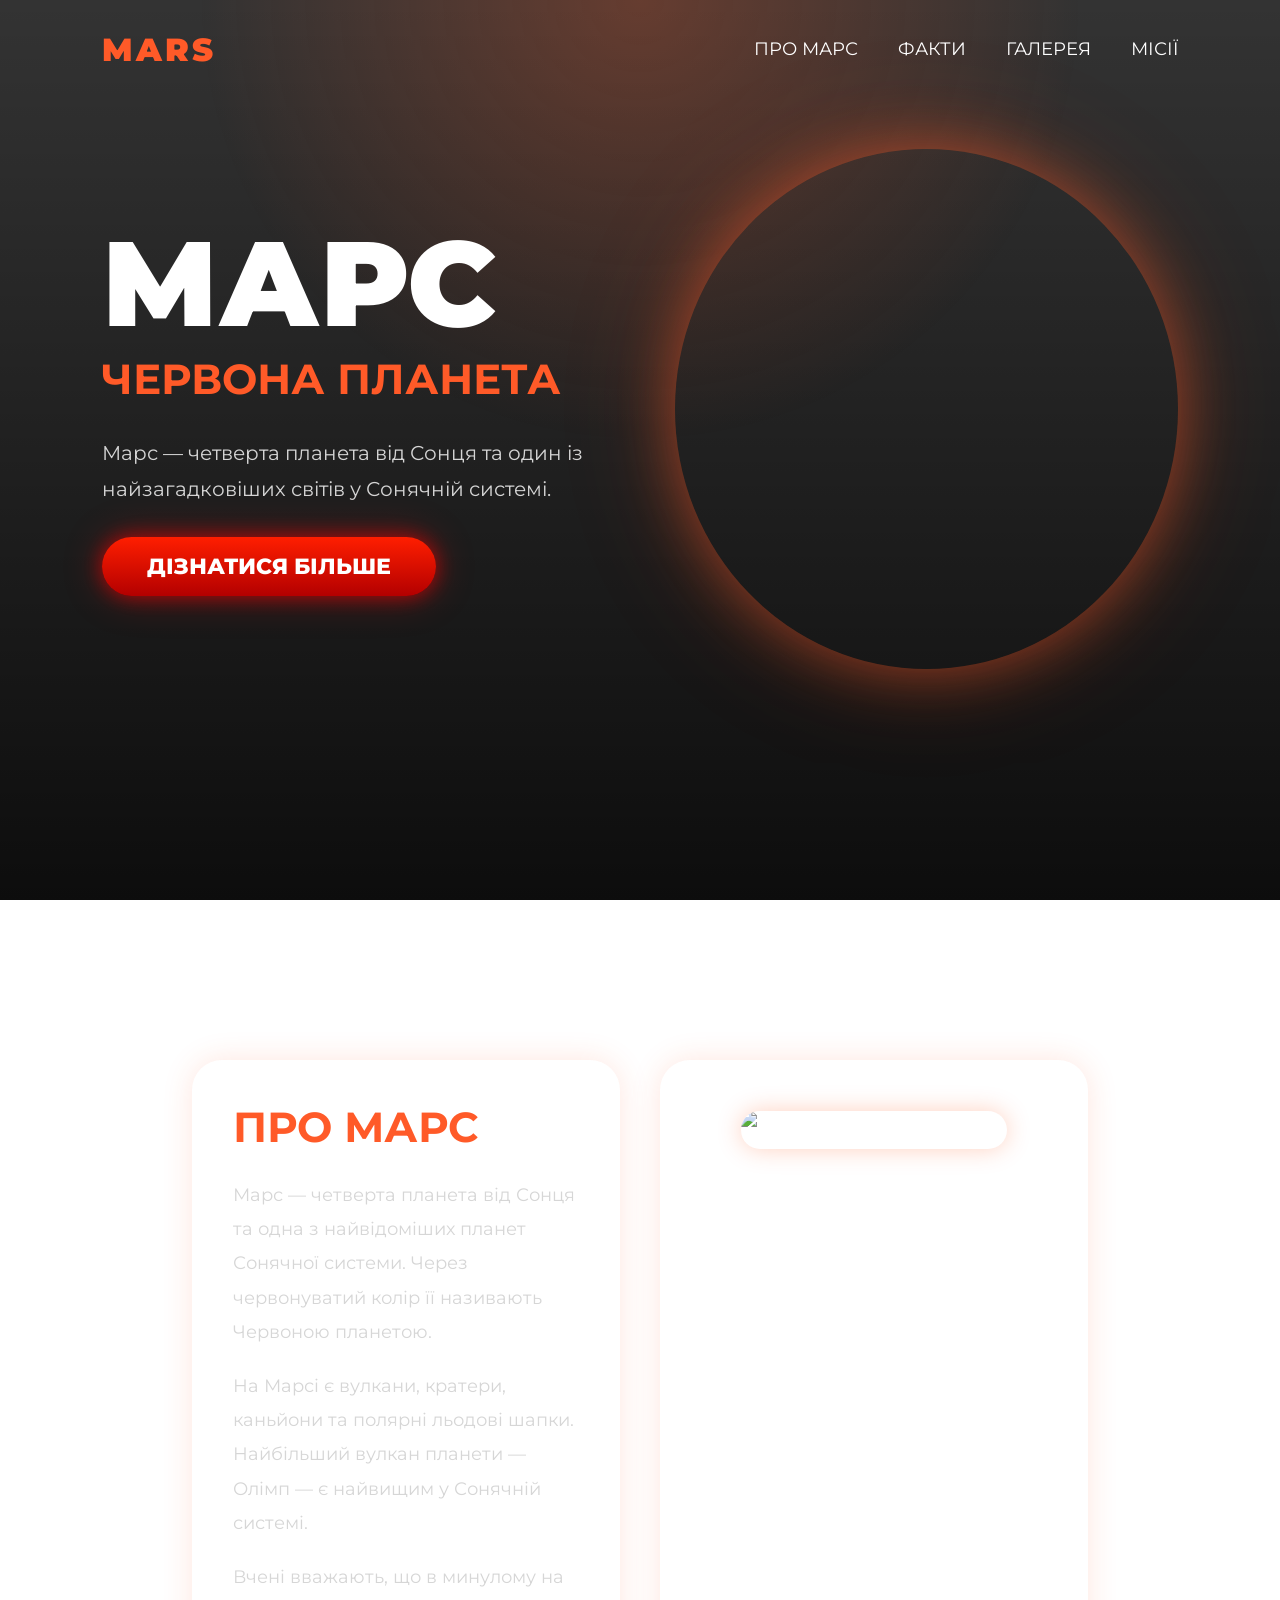
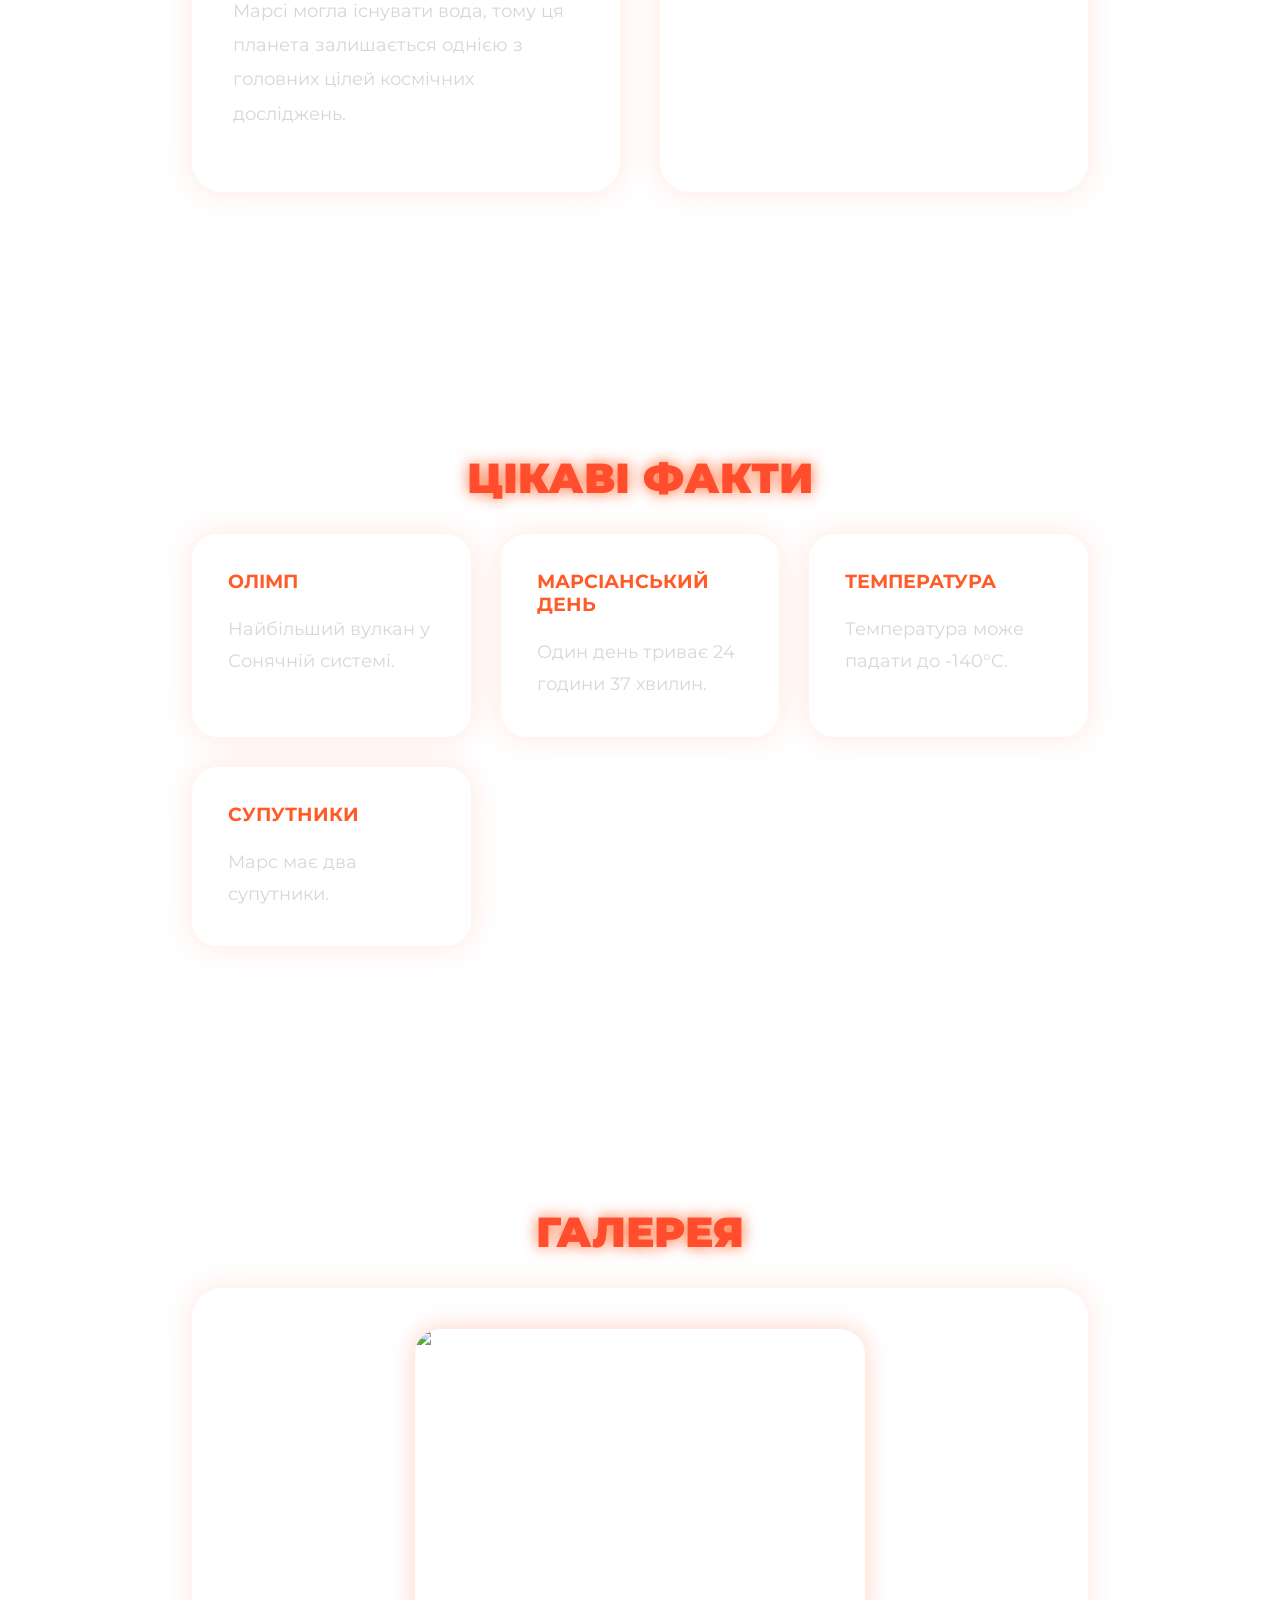
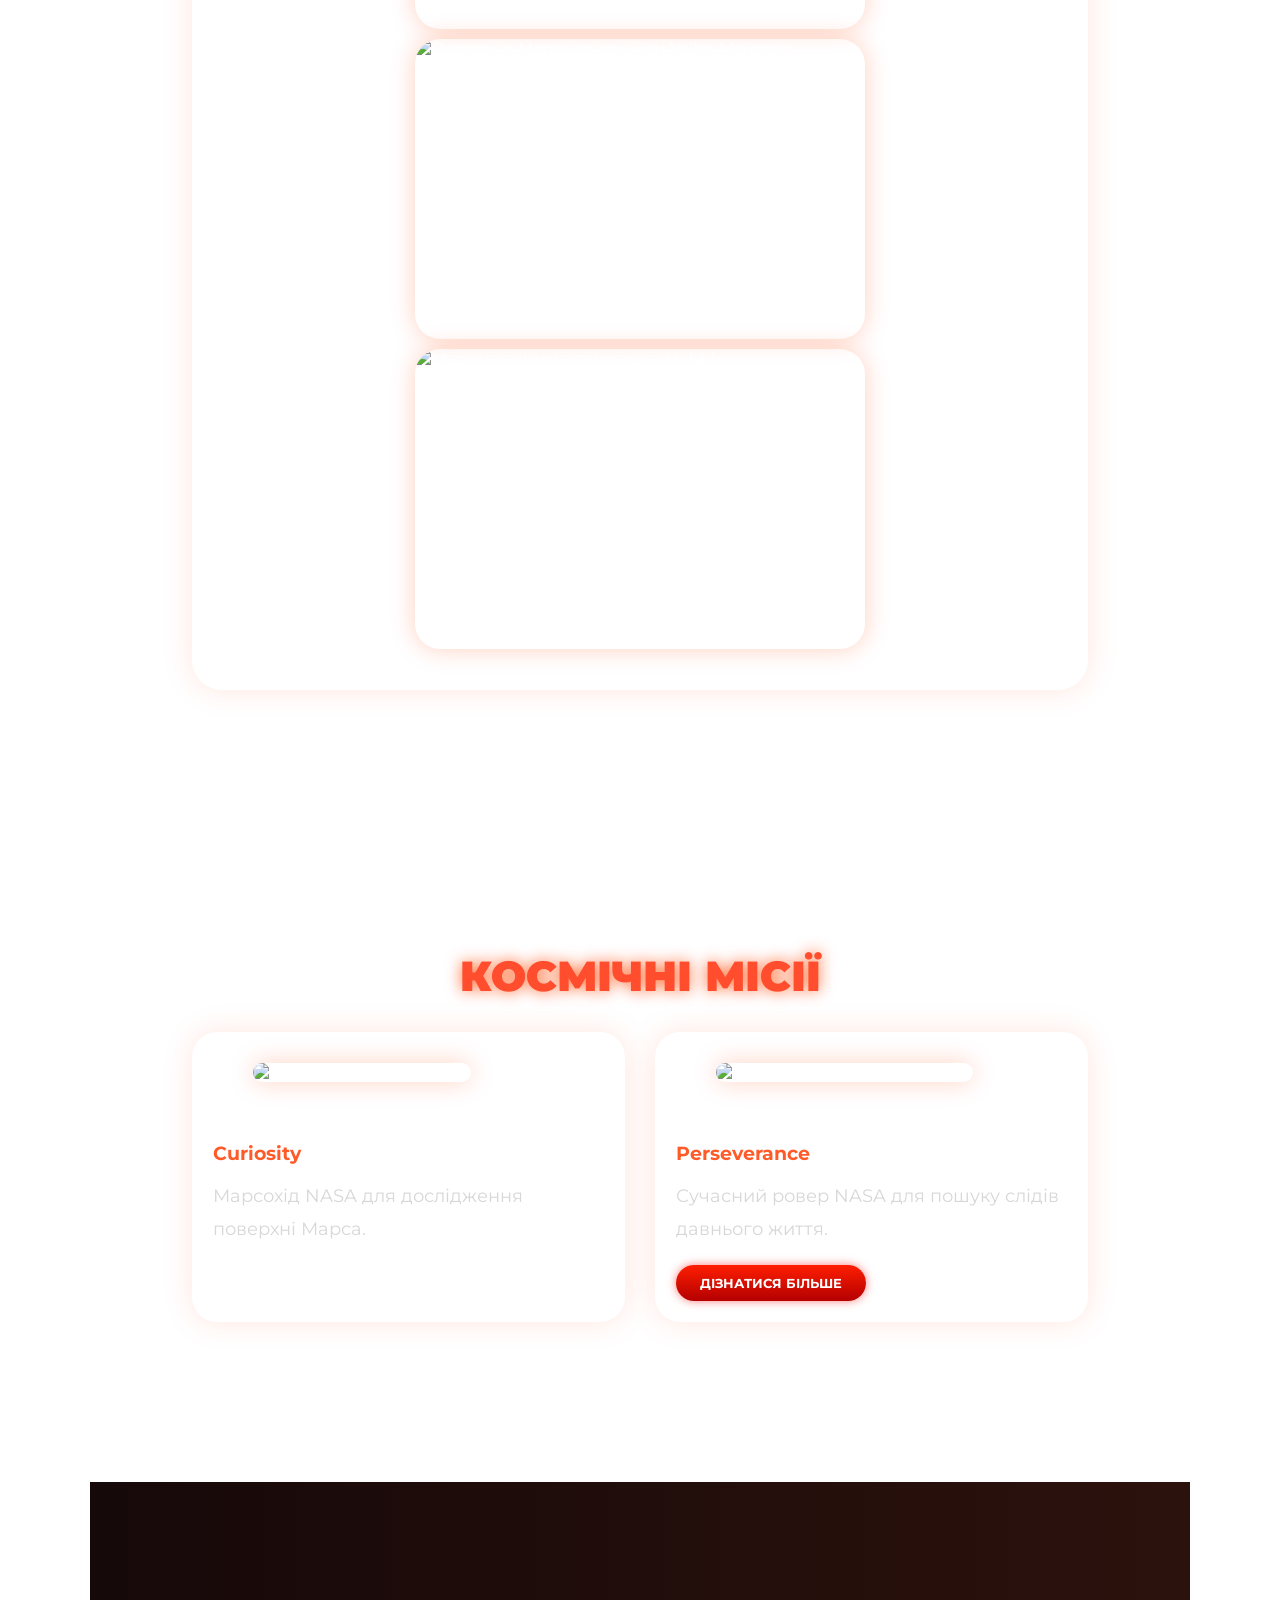
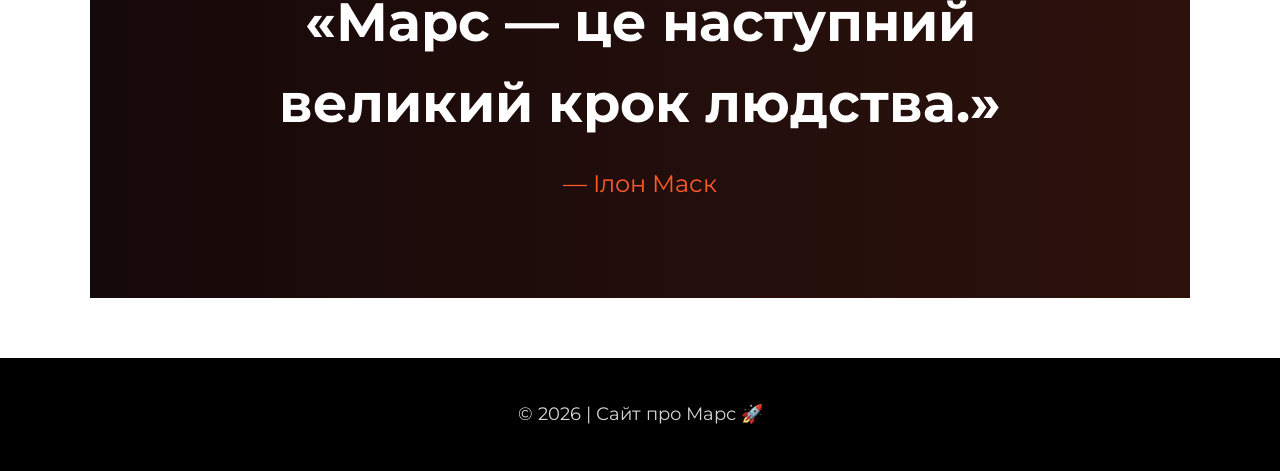
==== commit a3a66d26: "Update index.html" ====
--- a/index.html
+++ b/index.html
@@ -3,20 +3,16 @@
 <head>
   <meta charset="UTF-8">
   <meta name="viewport" content="width=device-width, initial-scale=1.0">
-
   <title>MARS PROJECT</title>
-
   <link rel="stylesheet" href="style.css">
   <link href="https://fonts.googleapis.com/css2?family=Montserrat:wght@300;400;600;700;900&display=swap" rel="stylesheet">
 </head>
-
 <body>
   <div class="bg"></div>
 
   <header class="hero">
     <nav>
       <div class="logo">MARS</div>
-
       <ul>
         <li><a href="#about">ПРО МАРС</a></li>
         <li><a href="#facts">ФАКТИ</a></li>
@@ -29,13 +25,10 @@
       <div class="left">
         <h1>МАРС</h1>
         <h2>ЧЕРВОНА ПЛАНЕТА</h2>
-
         <p>
-          Марс — четверта планета від Сонця
-          та один із найзагадковіших світів
-          у Сонячній системі.
+          Марс — четверта планета від Сонця та один із
+          найзагадковіших світів у Сонячній системі.
         </p>
-
         <a href="#about" class="btn">ДІЗНАТИСЯ БІЛЬШЕ</a>
       </div>
 
@@ -46,40 +39,27 @@
   <section id="about" class="about">
     <div class="about-text glass">
       <h2>ПРО МАРС</h2>
-
       <p>
-        Марс — четверта планета від Сонця та одна
-        з найвідоміших планет Сонячної системи.
-        Через червонуватий колір її називають
-        Червоною планетою.
+        Марс — четверта планета від Сонця та одна з найвідоміших планет
+        Сонячної системи. Через червонуватий колір її називають Червоною планетою.
       </p>
-
       <p>
-        На Марсі є вулкани, кратери, каньйони
-        та полярні льодові шапки. Найбільший
-        вулкан планети — Олімп — є найвищим
-        у Сонячній системі.
+        На Марсі є вулкани, кратери, каньйони та полярні льодові шапки.
+        Найбільший вулкан планети — Олімп — є найвищим у Сонячній системі.
       </p>
-
       <p>
-        Вчені вважають, що в минулому на Марсі
-        могла існувати вода. Саме тому планета
-        є однією з головних цілей космічних
-        досліджень.
+        Вчені вважають, що в минулому на Марсі могла існувати вода, тому ця планета
+        залишається однією з головних цілей космічних досліджень.
       </p>
     </div>
 
     <div class="about-image glass">
-      <img
-        src="https://upload.wikimedia.org/wikipedia/commons/0/02/OSIRIS_Mars_true_color.jpg"
-        alt="Планета Марс у природному кольорі"
-        width="400">
+      <img src="https://upload.wikimedia.org/wikipedia/commons/0/02/OSIRIS_Mars_true_color.jpg" alt="Планета Марс у природному кольорі" width="400">
     </div>
   </section>
 
   <section id="facts">
     <h2 class="title">ЦІКАВІ ФАКТИ</h2>
-
     <div class="cards">
       <div class="card glass">
         <h3>ОЛІМП</h3>
@@ -105,48 +85,26 @@
 
   <section id="gallery">
     <h2 class="title">ГАЛЕРЕЯ</h2>
-
     <div class="gallery">
-      <img
-        src="https://images.unsplash.com/photo-1446776811953-b23d57bd21aa?auto=format&fit=crop&w=1200&q=80"
-        alt="Космічний вигляд планети Марс"
-        height="400"
-        class="glass">
-
-      <img
-        src="https://upload.wikimedia.org/wikipedia/commons/5/56/Mars_Valles_Marineris.jpeg"
-        alt="Поверхня Марса та каньйон Valles Marineris"
-        height="400"
-        class="glass">
-
-      <img
-        src="https://upload.wikimedia.org/wikipedia/commons/7/76/Mars_Hubble.jpg"
-        alt="Знімок Марса з телескопа Hubble"
-        height="400"
-        class="glass">
+      <img src="https://images.unsplash.com/photo-1446776811953-b23d57bd21aa?auto=format&fit=crop&w=1200&q=80" alt="Космічний вигляд поблизу Марса">
+      <img src="https://upload.wikimedia.org/wikipedia/commons/5/56/Mars_Valles_Marineris.jpeg" alt="Поверхня Марса та каньйон Valles Marineris">
+      <img src="https://upload.wikimedia.org/wikipedia/commons/7/76/Mars_Hubble.jpg" alt="Марс на знімку з телескопа Hubble">
     </div>
   </section>
 
   <section id="missions">
     <h2 class="title">КОСМІЧНІ МІСІЇ</h2>
-
     <div class="mission-cards">
       <div class="mission glass">
-        <img
-          src="https://images.unsplash.com/photo-1462331940025-496dfbfc7564?auto=format&fit=crop&w=1200&q=80"
-          alt="Ілюстрація космічної місії Curiosity">
-
+        <img src="https://images.unsplash.com/photo-1462331940025-496dfbfc7564?auto=format&fit=crop&w=1200&q=80" alt="Ілюстрація місії Curiosity">
         <h3>Curiosity</h3>
-        <p>Марсохід NASA для дослідження Марса.</p>
+        <p>Марсохід NASA для дослідження поверхні Марса.</p>
       </div>
 
       <div class="mission glass">
-        <img
-          src="https://images.unsplash.com/photo-1451187580459-43490279c0fa?auto=format&fit=crop&w=1200&q=80"
-          alt="Ілюстрація космічної місії Perseverance">
-
+        <img src="https://images.unsplash.com/photo-1451187580459-43490279c0fa?auto=format&fit=crop&w=1200&q=80" alt="Ілюстрація місії Perseverance">
         <h3>Perseverance</h3>
-        <p>Сучасний ровер NASA.</p>
+        <p>Сучасний ровер NASA для пошуку слідів давнього життя.</p>
         <a href="about.html" class="hower-btn">ДІЗНАТИСЯ БІЛЬШЕ</a>
       </div>
     </div>
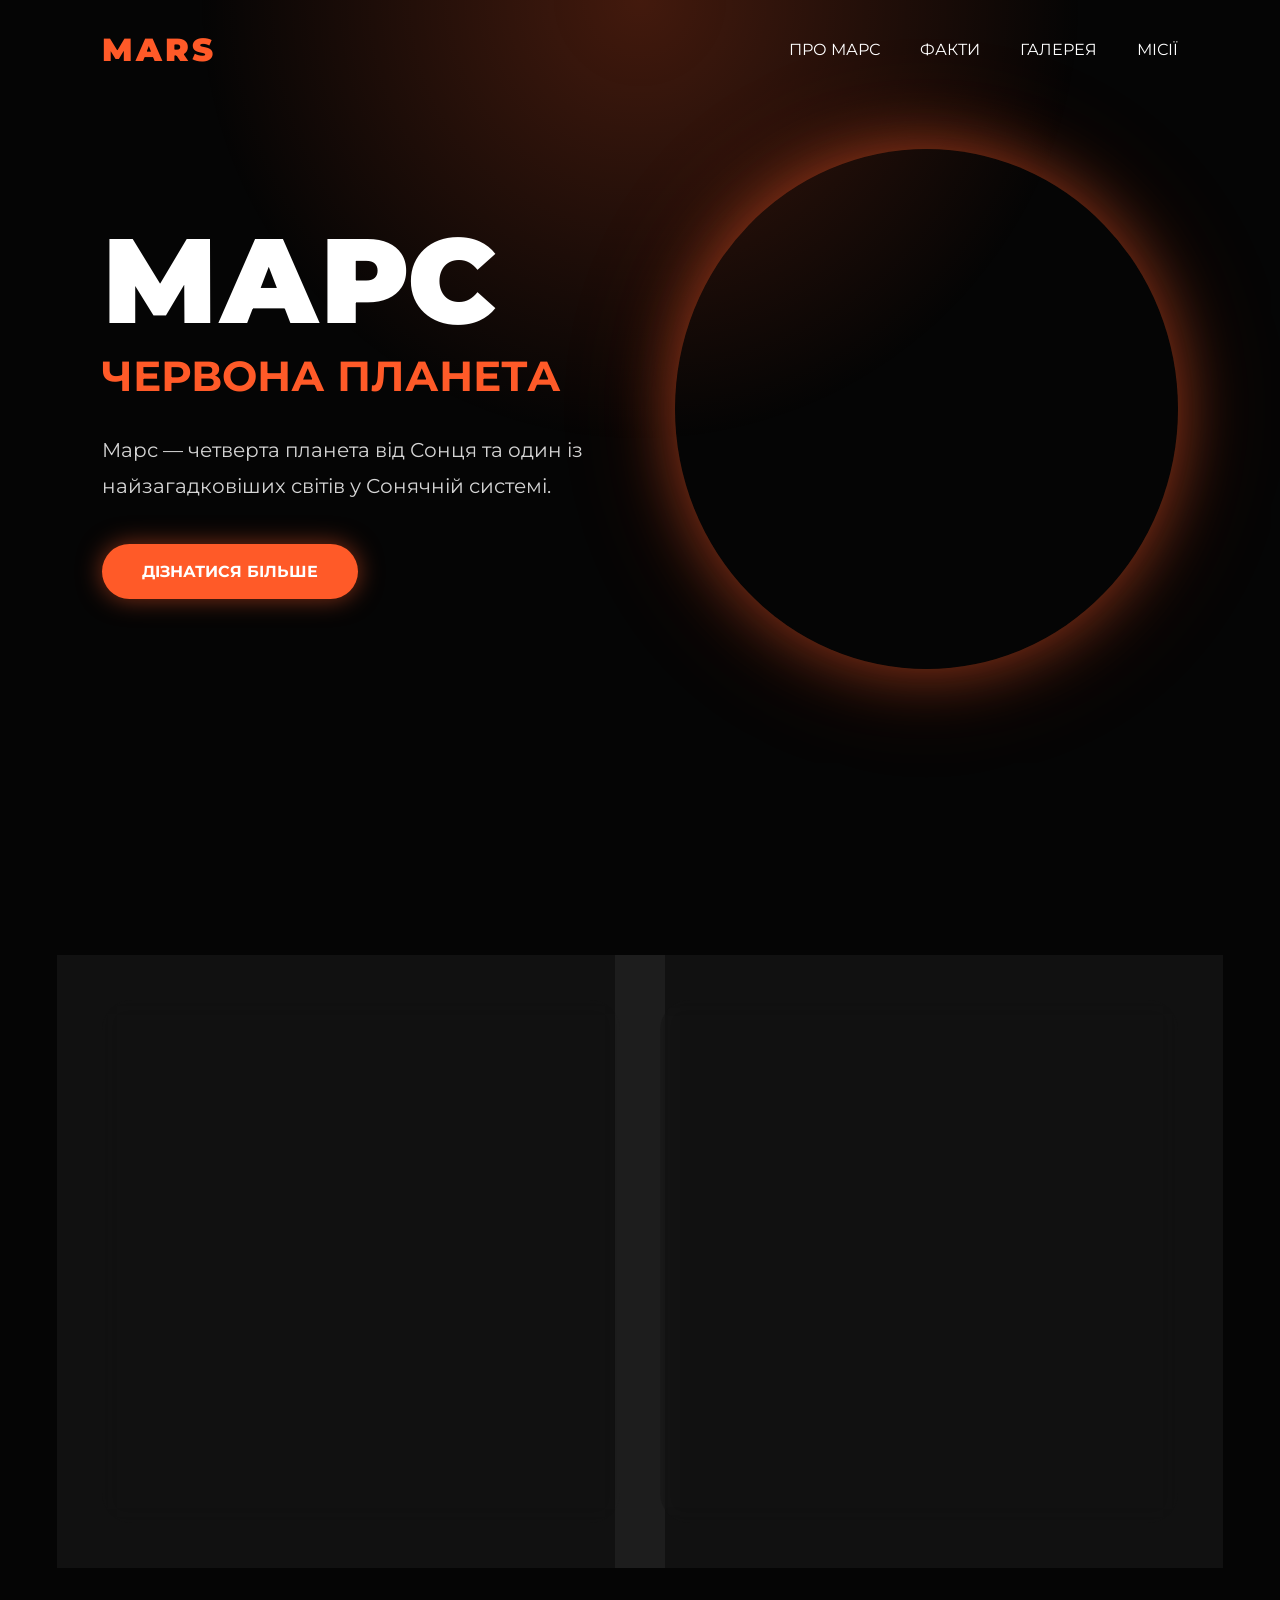
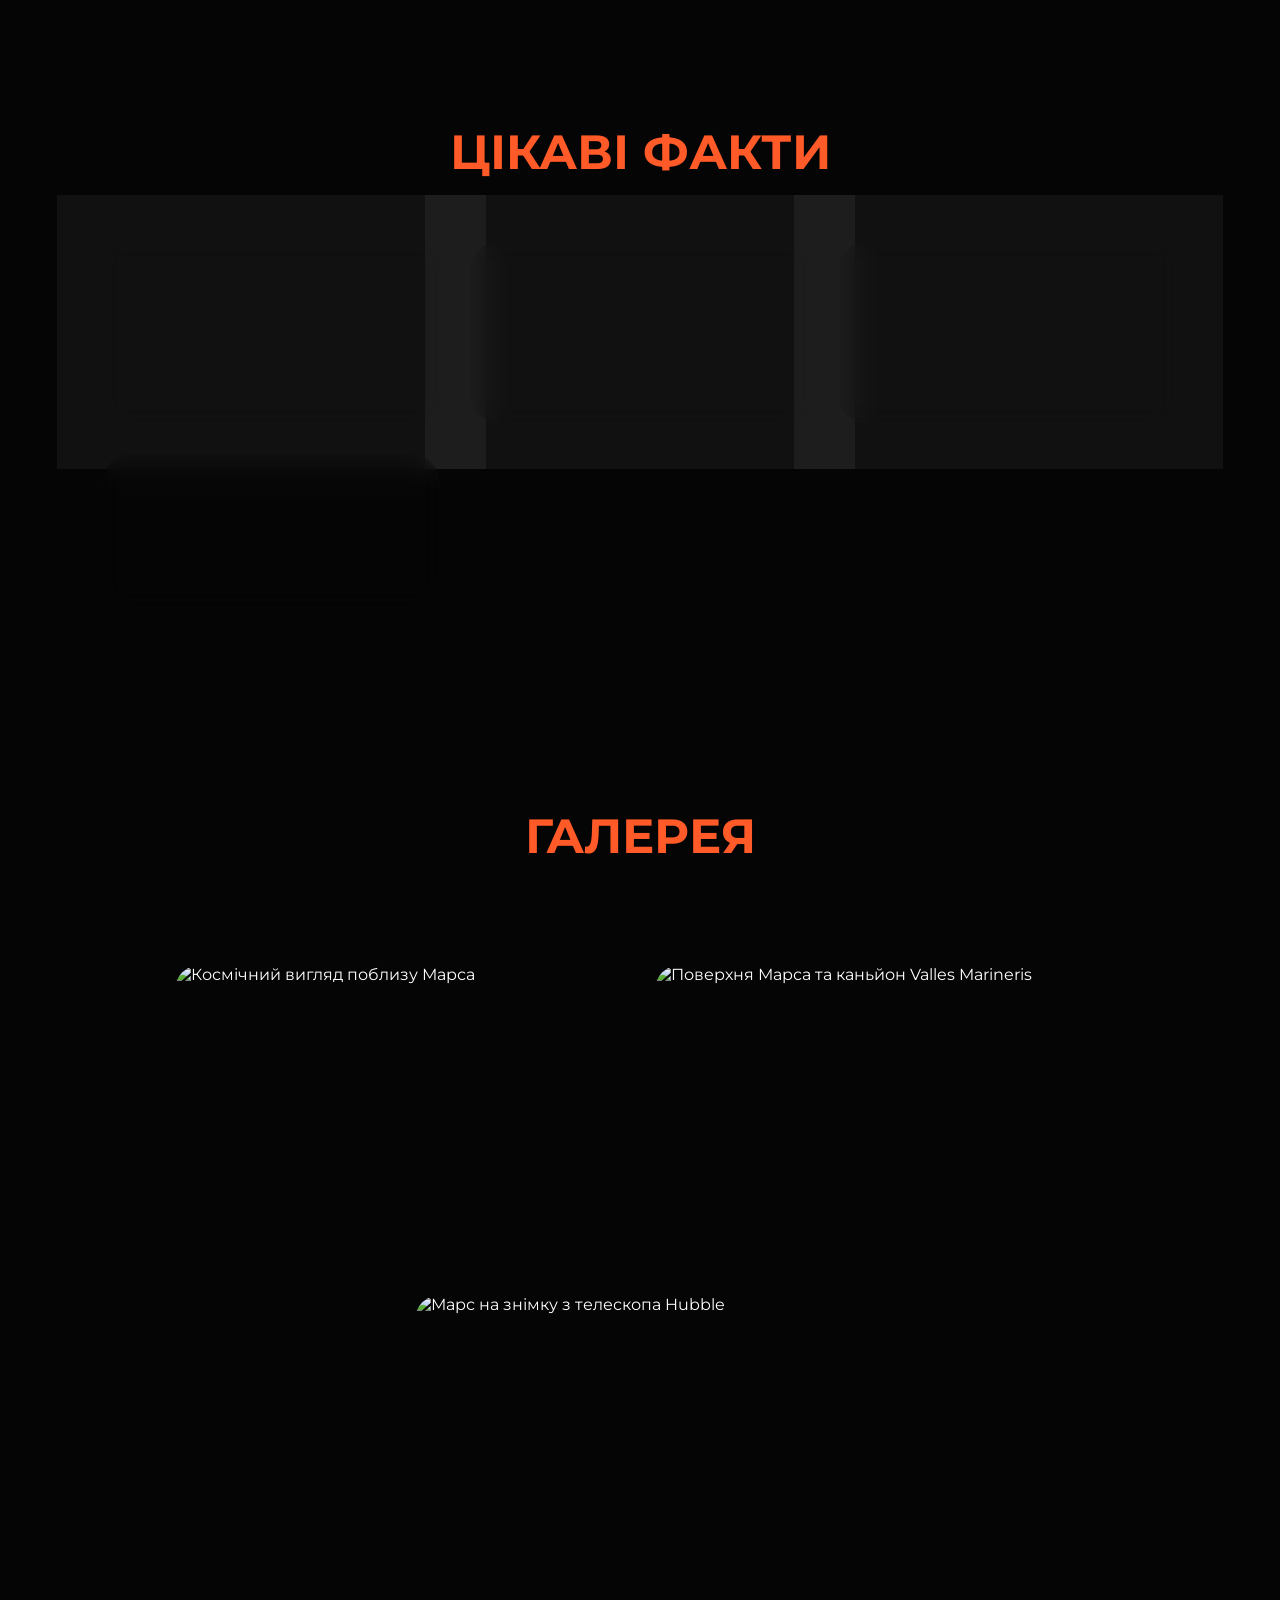
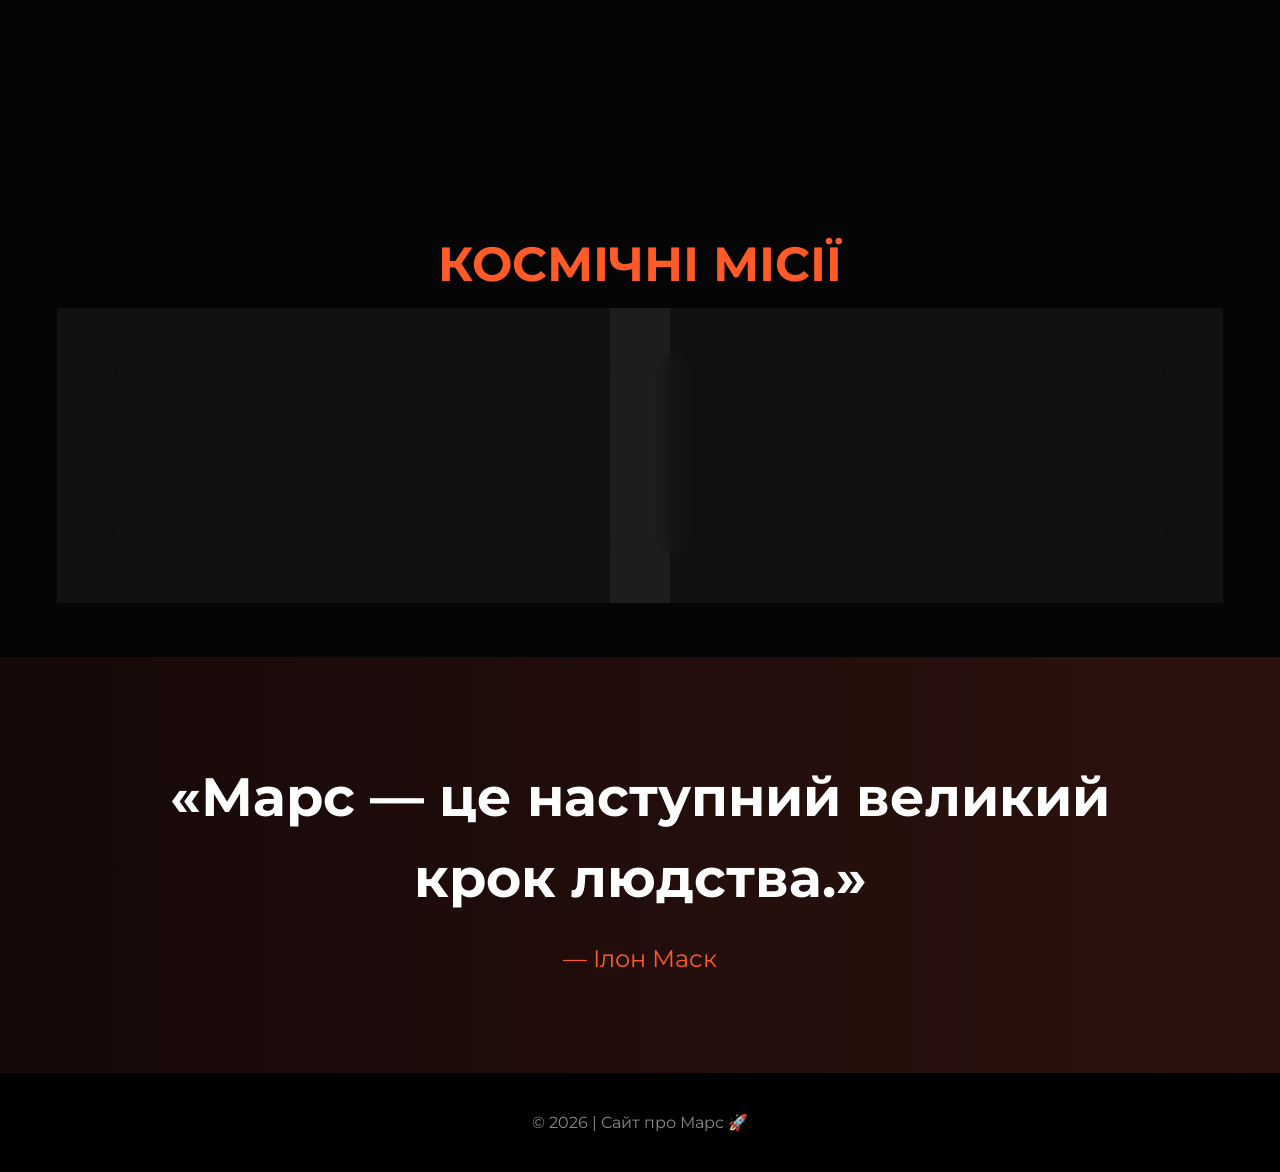
==== commit 997c5e0a: "Update index.html" ====
--- a/index.html
+++ b/index.html
@@ -99,6 +99,7 @@
         <img src="https://images.unsplash.com/photo-1462331940025-496dfbfc7564?auto=format&fit=crop&w=1200&q=80" alt="Ілюстрація місії Curiosity">
         <h3>Curiosity</h3>
         <p>Марсохід NASA для дослідження поверхні Марса.</p>
+        <a href="about2.html" class="hower-btn">ДІЗНАТИСЯ БІЛЬШЕ</a>
       </div>
 
       <div class="mission glass">
--- a/style.css
+++ b/style.css
@@ -10,24 +10,22 @@
 
 body{
   font-family:'Montserrat', sans-serif;
-  background:
-    linear-gradient(rgba(0,0,0,0.8), rgba(0,0,0,0.95)),
-    url("https://images.unsplash.com/photo-1462331940025-496dfbfc7564?auto=format&fit=crop&w=1400&q=80");
-  background-size:cover;
-  background-position:center;
-  background-attachment:fixed;
+  background:#050505;
   color:white;
   overflow-x:hidden;
-  margin:0;
-  padding:0;
 }
 
 .bg{
   position:fixed;
   inset:0;
+
   background:
-    radial-gradient(circle at top, rgba(255,90,40,0.25), transparent 40%),
-    url('https://www.transparenttextures.com/patterns/stardust.png');
+  radial-gradient(circle at top,
+  rgba(255,90,40,0.25),
+  transparent 40%),
+
+  url('https://www.transparenttextures.com/patterns/stardust.png');
+
   z-index:-1;
 }
 
@@ -69,6 +67,7 @@
   display:flex;
   justify-content:space-between;
   align-items:center;
+
   margin-top:80px;
   gap:40px;
 }
@@ -95,73 +94,52 @@
 
 .btn{
   display:inline-block;
-  margin-top:30px;
-  padding:16px 45px;
+
+  margin-top:40px;
+  padding:18px 40px;
+
   border-radius:60px;
-  background:linear-gradient(180deg, #ff1e00, #b30000);
+
+  background:#ff5a28;
   color:white;
+
   text-decoration:none;
-  font-size:22px;
-  font-weight:800;
+  font-weight:700;
+
   transition:0.3s;
-  box-shadow:
-    0 0 20px rgba(255, 0, 0, 0.6),
-    0 0 40px rgba(255, 0, 0, 0.3);
+
+  box-shadow:0 0 25px rgba(255,90,40,0.5);
 }
 
 .btn:hover{
-  transform:scale(1.05);
-}
-
-.hower-btn{
-  display:inline-block;
-  margin-top:20px;
-  padding:10px 24px;
-  background:linear-gradient(180deg, #ff1e00, #b30000);
-  color:white;
-  text-decoration:none;
-  font-size:13px;
-  font-weight:700;
-  border-radius:40px;
-  box-shadow:0 0 10px rgba(255, 0, 0, 0.5);
-  transition:0.3s;
+  transform:translateY(-5px);
 }
 
 .planet{
   width:520px;
   height:520px;
+
   border-radius:50%;
+
   background:
-    url('https://images.unsplash.com/photo-1614728894747-a83421789f10?auto=format&fit=crop&w=1200&q=80')
-    center/cover;
+  url('https://images.unsplash.com/photo-1614728894747-a83421789f10?auto=format&fit=crop&w=1200&q=80')
+  center/cover;
+
   box-shadow:
-    0 0 60px rgba(255,90,40,0.5),
-    0 0 120px rgba(255,90,40,0.2);
+  0 0 60px rgba(255,90,40,0.5),
+  0 0 120px rgba(255,90,40,0.2);
 }
 
 section{
-  width:90%;
-  max-width:1100px;
-  margin:60px auto;
   padding:100px 8%;
 }
 
 .glass{
   background:rgba(255,255,255,0.05);
-  border:1px solid rgba(255,255,255,0.1);
-  backdrop-filter:blur(12px);
-  -webkit-backdrop-filter:blur(12px);
-  border-radius:30px;
-  padding:40px;
-  box-shadow:
-    0 0 30px rgba(255,90,40,0.15);
-  transition:0.4s;
-}
-
-.glass:hover{
-  transform:translateY(-5px);
-  box-shadow:
-    0 0 40px rgba(255,90,40,0.3);
+
+  border:1px solid rgba(255,255,255,0.08);
+
+  backdrop-filter:blur(10px);
 }
 
 .about{
@@ -194,12 +172,10 @@
 }
 
 .title{
-  color:#ff4d2d;
-  font-size:42px;
-  font-weight:900;
-  margin-bottom:30px;
   text-align:center;
-  text-shadow:0 0 15px rgba(255, 72, 0, 0.8);
+  font-size:48px;
+  margin-bottom:60px;
+  color:#ff5a28;
 }
 
 .cards{
@@ -217,7 +193,9 @@
 .card:hover,
 .mission:hover{
   transform:translateY(-10px);
-  box-shadow:0 0 30px rgba(255,90,40,0.25);
+
+  box-shadow:
+  0 0 30px rgba(255,90,40,0.25);
 }
 
 .card h3{
@@ -230,25 +208,163 @@
   color:#d7d7d7;
 }
 
-.gallery{
+..gallery{
   display:flex;
   justify-content:center;
   align-items:center;
-  gap:10px;
+  gap:30px;
+
   flex-wrap:wrap;
+
+  padding:40px 0;
+}
+
+.gallery img{
+  width:100%;
+  height:300px;
+
+  object-fit:cover;
+
+  border-radius:25px;
+
+  transition:0.4s;
+}
+
+..gallery img{
+  width:100%;
+  max-width:450px;
+  height:300px;
+
+  object-fit:cover;
+
+  border-radius:25px;
+
+  display:block;
+}
+
+.glass{
+    background:rgba(255,255,255,0.05);
+
+    border:1px solid rgba(255,255,255,0.08);
+
+    backdrop-filter:blur(12px);
+
+    -webkit-backdrop-filter:blur(12px);
+
+    box-shadow:
+    0 0 30px rgba(255,90,40,0.15);
+
+    border-radius:30px;
+
+    padding:40px;
+
+    transition:0.4s;
+}
+
+.glass:hover{
+    transform:translateY(-5px);
+
+    box-shadow:
+    0 0 40px rgba(255,90,40,0.3);
+}
+
+.mission-cards{
+  display:grid;
+  grid-template-columns:repeat(auto-fit,minmax(300px,1fr));
+  gap:30px;
+}
+
+.mission{
+  padding:20px;
+  border-radius:25px;
+  transition:0.4s;
+}
+
+.mission img{
+  width:100%;
+  height:220px;
+
+  object-fit:cover;
+
+  border-radius:20px;
+}
+
+.mission h3{
+  margin-top:20px;
+  color:#ff5a28;
+}
+
+.mission p{
+  margin-top:15px;
+  line-height:1.8;
+  color:#d7d7d7;
+}
+
+.quote{
+  text-align:center;
+
+  background:
+  linear-gradient(to right,
+  #160909,
+  #2c120d);
+}
+
+.quote h2{
+  font-size:54px;
+  line-height:1.5;
+}
+
+.quote span{
+  display:block;
+  margin-top:25px;
+
+  color:#ff5a28;
+  font-size:24px;
+}
+
+footer{
+  text-align:center;
   padding:40px;
-  background:rgba(255,255,255,0.05);
-  border:1px solid rgba(255,255,255,0.08);
-  backdrop-filter:blur(12px);
-  -webkit-backdrop-filter:blur(12px);
-  box-shadow:0 0 30px rgba(255,90,40,0.15);
-  border-radius:30px;
-  transition:0.4s;
-}
-
-.gallery:hover{
-  transform:translateY(-5px);
-  box-shadow:0 0 40px rgba(255,90,40,0.3);
+
+  background:black;
+  color:#888;
+}
+
+@media(max-width:1000px){
+
+  .hero-content{
+    flex-direction:column;
+    text-align:center;
+  }
+
+  .planet{
+    width:350px;
+    height:350px;
+  }
+
+  .left h1{
+    font-size:80px;
+  }
+
+  .about{
+    grid-template-columns:1fr;
+  }
+
+  nav ul{
+    display:none;
+  }
+
+}
+
+/* ДОДАНО ДЛЯ РОБОТИ НА ОБОХ СТОРІНКАХ */
+
+.gallery{
+  display:flex;
+  justify-content:center;
+  align-items:center;
+  gap:30px;
+  flex-wrap:wrap;
+  padding:40px 0;
 }
 
 .gallery img{
@@ -258,124 +374,50 @@
   object-fit:cover;
   border-radius:25px;
   display:block;
-  margin:0;
-  box-shadow:0 0 25px rgba(255, 72, 0, 0.25);
-  transition:0.4s;
-}
-
-.mission-cards{
-  display:grid;
-  grid-template-columns:repeat(auto-fit,minmax(300px,1fr));
-  gap:30px;
-}
-
-.mission{
-  padding:20px;
-  border-radius:25px;
-  transition:0.4s;
-}
-
-.mission img{
-  width:100%;
-  height:220px;
-  object-fit:cover;
-  border-radius:20px;
-}
-
-.mission h3{
-  margin-top:20px;
-  color:#ff5a28;
-}
-
-.mission p{
-  margin-top:15px;
-  line-height:1.8;
-  color:#d7d7d7;
-}
-
-.quote{
-  text-align:center;
-  background:linear-gradient(to right, #160909, #2c120d);
-}
-
-.quote h2{
-  font-size:54px;
-  line-height:1.5;
-}
-
-.quote span{
-  display:block;
-  margin-top:25px;
-  color:#ff5a28;
-  font-size:24px;
-}
-
-footer{
-  text-align:center;
-  padding:40px;
-  background:black;
-  color:#888;
-}
-
-p,
-li{
-  color:#d6d6d6;
-  font-size:18px;
-  line-height:1.8;
-}
-
-ul{
-  padding-left:20px;
-}
-
-img{
-  width:100%;
-  border-radius:25px;
-  margin:40px;
-  margin-top:10px;
-  box-shadow:0 0 25px rgba(255, 72, 0, 0.25);
-  transition:0.4s;
 }
 
 .block{
   margin-bottom:60px;
 }
 
-@media(max-width:1000px){
-  .hero-content{
-    flex-direction:column;
-    text-align:center;
-  }
-
-  .planet{
-    width:350px;
-    height:350px;
-  }
-
-  .left h1{
-    font-size:80px;
-  }
-
-  .about{
-    grid-template-columns:1fr;
-  }
-
-  nav ul{
-    display:none;
-  }
+.topbar{
+  display:flex;
+  justify-content:space-between;
+  align-items:center;
+  gap:20px;
+  flex-wrap:wrap;
+}
+
+.top-actions{
+  display:flex;
+  gap:14px;
+  flex-wrap:wrap;
+}
+
+.hower-btn{
+  display:inline-block;
+  margin-top:20px;
+  padding:10px 24px;
+  background:#ff5a28;
+  color:white;
+  text-decoration:none;
+  font-size:13px;
+  font-weight:700;
+  border-radius:40px;
+  box-shadow:0 0 10px rgba(255,90,40,0.5);
+  transition:0.3s;
+}
+
+.hower-btn:hover{
+  transform:translateY(-5px);
 }
 
 @media(max-width:768px){
-  .title{
-    font-size:30px;
-  }
-
-  p,
-  li{
-    font-size:16px;
-  }
-
-  .glass{
-    padding:20px;
-  }
-}
+  .topbar{
+    justify-content:center;
+  }
+
+  .top-actions{
+    justify-content:center;
+  }
+}
